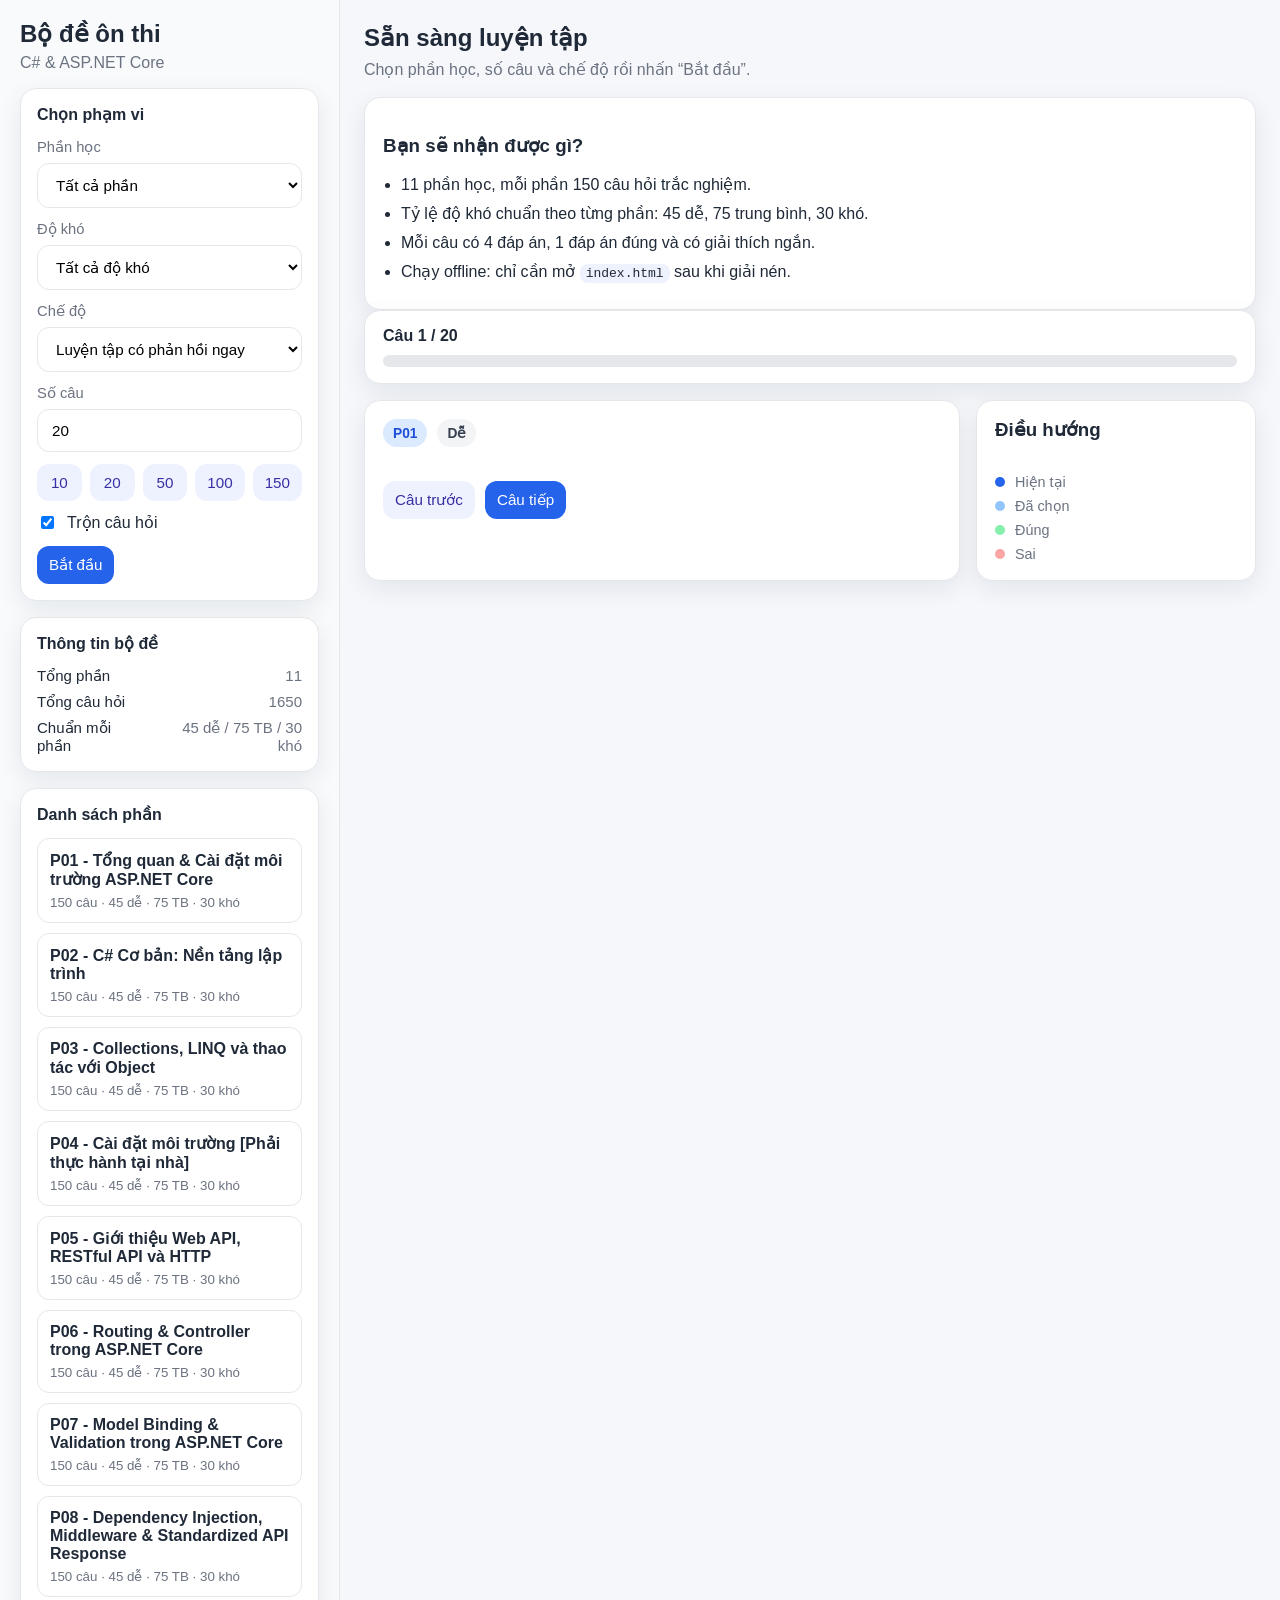
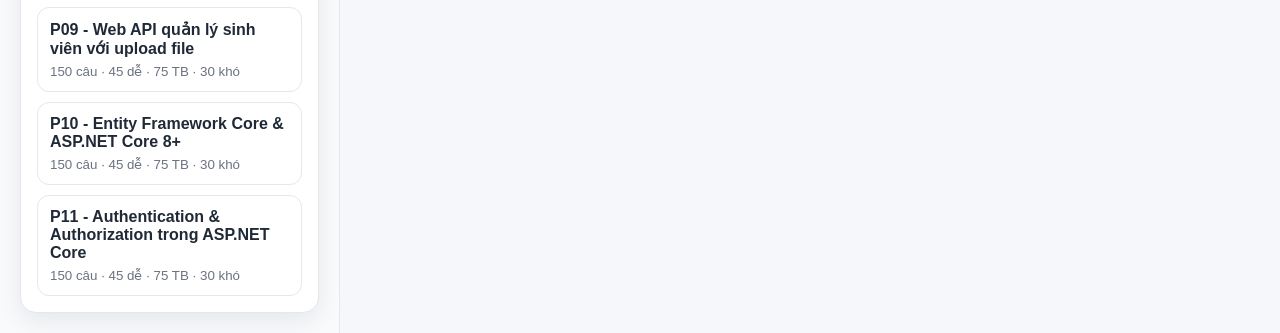
==== index.html @ 0794052c "Chuyển mã nguồn ra thư mục gốc để chạy GitHub Pages" ====
<!DOCTYPE html>
<html lang="vi">
<head>
  <meta charset="UTF-8" />
  <meta name="viewport" content="width=device-width, initial-scale=1.0" />
  <title>Bộ đề ôn thi C# & ASP.NET Core</title>
  <link rel="stylesheet" href="styles.css" />
</head>
<body>
  <div class="app-shell">
    <aside class="sidebar">
      <div class="brand">
        <h1>Bộ đề ôn thi</h1>
        <p>C# & ASP.NET Core</p>
      </div>

      <section class="panel">
        <h2>Chọn phạm vi</h2>
        <label class="field">
          <span>Phần học</span>
          <select id="sectionSelect"></select>
        </label>

        <label class="field">
          <span>Độ khó</span>
          <select id="difficultySelect">
            <option value="all">Tất cả độ khó</option>
            <option value="easy">Chỉ câu dễ</option>
            <option value="medium">Chỉ câu trung bình</option>
            <option value="hard">Chỉ câu khó</option>
          </select>
        </label>

        <label class="field">
          <span>Chế độ</span>
          <select id="modeSelect">
            <option value="practice">Luyện tập có phản hồi ngay</option>
            <option value="exam">Thi thử chấm điểm cuối bài</option>
          </select>
        </label>

        <label class="field">
          <span>Số câu</span>
          <input id="countInput" type="number" min="5" max="1650" step="1" value="20" />
        </label>

        <div class="quick-buttons" id="quickCountButtons">
          <button type="button" data-count="10">10</button>
          <button type="button" data-count="20">20</button>
          <button type="button" data-count="50">50</button>
          <button type="button" data-count="100">100</button>
          <button type="button" data-count="150">150</button>
        </div>

        <label class="checkbox-row">
          <input type="checkbox" id="shuffleQuestions" checked />
          <span>Trộn câu hỏi</span>
        </label>

        <button id="startBtn" class="primary-button">Bắt đầu</button>
      </section>

      <section class="panel">
        <h2>Thông tin bộ đề</h2>
        <div id="bankInfo" class="meta-list"></div>
      </section>

      <section class="panel">
        <h2>Danh sách phần</h2>
        <div id="sectionList" class="section-list"></div>
      </section>
    </aside>

    <main class="main-content">
      <header class="topbar">
        <div>
          <h2 id="viewTitle">Sẵn sàng luyện tập</h2>
          <p id="viewSubtitle">Chọn phần học, số câu và chế độ rồi nhấn “Bắt đầu”.</p>
        </div>
        <div class="topbar-actions">
          <button id="restartBtn" class="ghost-button" hidden>Làm lại</button>
        </div>
      </header>

      <section id="welcomeView" class="card welcome-card">
        <h3>Bạn sẽ nhận được gì?</h3>
        <ul>
          <li>11 phần học, mỗi phần 150 câu hỏi trắc nghiệm.</li>
          <li>Tỷ lệ độ khó chuẩn theo từng phần: 45 dễ, 75 trung bình, 30 khó.</li>
          <li>Mỗi câu có 4 đáp án, 1 đáp án đúng và có giải thích ngắn.</li>
          <li>Chạy offline: chỉ cần mở <code>index.html</code> sau khi giải nén.</li>
        </ul>
      </section>

      <section id="quizView" class="quiz-layout" hidden>
        <div class="card progress-card">
          <div class="progress-row">
            <div>
              <strong id="progressText">Câu 1 / 20</strong>
              <span id="progressMeta"></span>
            </div>
            <div id="answerState" class="answer-state"></div>
          </div>
          <div class="progress-bar">
            <div id="progressFill" class="progress-fill"></div>
          </div>
        </div>

        <div class="quiz-main-grid">
          <div class="card question-card">
            <div class="question-head">
              <span id="questionBadge" class="badge">P01</span>
              <span id="difficultyBadge" class="badge subtle">Dễ</span>
            </div>
            <h3 id="questionStem" class="question-stem"></h3>
            <div id="optionsContainer" class="options"></div>

            <div id="feedbackBox" class="feedback" hidden></div>

            <div class="nav-row">
              <button id="prevBtn" class="ghost-button">Câu trước</button>
              <button id="nextBtn" class="primary-button">Câu tiếp</button>
              <button id="submitBtn" class="danger-button" hidden>Nộp bài</button>
            </div>
          </div>

          <aside class="card palette-card">
            <h3>Điều hướng</h3>
            <div id="paletteGrid" class="palette-grid"></div>
            <div class="palette-legend">
              <span><i class="dot dot-current"></i> Hiện tại</span>
              <span><i class="dot dot-answered"></i> Đã chọn</span>
              <span><i class="dot dot-correct"></i> Đúng</span>
              <span><i class="dot dot-wrong"></i> Sai</span>
            </div>
          </aside>
        </div>
      </section>

      <section id="resultView" hidden>
        <div class="card result-summary">
          <h3>Kết quả</h3>
          <div id="scoreHero" class="score-hero"></div>
          <div id="resultStats" class="stats-grid"></div>
          <div class="nav-row">
            <button id="retryBtn" class="primary-button">Làm lại cùng cấu hình</button>
            <button id="reviewWrongBtn" class="ghost-button">Chỉ xem câu sai</button>
            <button id="reviewAllBtn" class="ghost-button">Xem toàn bộ</button>
          </div>
        </div>

        <div id="reviewList" class="review-list"></div>
      </section>
    </main>
  </div>

  <script src="questions.js"></script>
  <script src="app.js"></script>
</body>
</html>
---- styles.css ----
:root{
  --bg:#f5f7fb;
  --panel:#ffffff;
  --text:#1f2937;
  --muted:#6b7280;
  --border:#e5e7eb;
  --primary:#2563eb;
  --primary-strong:#1d4ed8;
  --danger:#dc2626;
  --success:#059669;
  --warning:#d97706;
  --shadow:0 8px 24px rgba(15,23,42,0.08);
  --radius:16px;
}

*{box-sizing:border-box}
html,body{margin:0;padding:0;background:var(--bg);color:var(--text);font-family:Inter,Segoe UI,Roboto,Arial,sans-serif}
body{min-height:100vh}

.app-shell{
  display:grid;
  grid-template-columns:340px 1fr;
  min-height:100vh;
}

.sidebar{
  border-right:1px solid var(--border);
  background:#f8fafc;
  padding:20px;
  overflow:auto;
}
.brand h1{
  margin:0;
  font-size:1.5rem;
}
.brand p{
  margin:6px 0 0;
  color:var(--muted);
}

.panel{
  background:var(--panel);
  border:1px solid var(--border);
  border-radius:var(--radius);
  padding:16px;
  margin-top:16px;
  box-shadow:var(--shadow);
}
.panel h2{
  margin:0 0 14px;
  font-size:1rem;
}

.field{
  display:flex;
  flex-direction:column;
  gap:8px;
  margin-bottom:12px;
}
.field span{
  font-size:0.92rem;
  color:var(--muted);
}
select,input[type="number"]{
  width:100%;
  border:1px solid var(--border);
  border-radius:12px;
  padding:12px 14px;
  font-size:0.95rem;
  background:#fff;
}
.checkbox-row{
  display:flex;
  align-items:center;
  gap:10px;
  margin:10px 0 14px;
  color:var(--text);
}
.quick-buttons{
  display:grid;
  grid-template-columns:repeat(5,1fr);
  gap:8px;
  margin-bottom:12px;
}
.quick-buttons button,
.ghost-button,
.primary-button,
.danger-button{
  border:none;
  border-radius:12px;
  padding:10px 12px;
  font-size:0.95rem;
  cursor:pointer;
  transition:transform .12s ease, box-shadow .12s ease, background .12s ease;
}
.quick-buttons button,
.ghost-button{
  background:#eef2ff;
  color:#3730a3;
}
.primary-button{
  background:var(--primary);
  color:#fff;
}
.primary-button:hover{background:var(--primary-strong)}
.danger-button{
  background:var(--danger);
  color:#fff;
}
.quick-buttons button:hover,
.ghost-button:hover,
.primary-button:hover,
.danger-button:hover{
  transform:translateY(-1px);
}
.meta-list{
  display:grid;
  gap:8px;
  font-size:0.94rem;
}
.meta-row{
  display:flex;
  justify-content:space-between;
  gap:12px;
}
.meta-row span:last-child{
  color:var(--muted);
  text-align:right;
}
.section-list{
  display:grid;
  gap:10px;
}
.section-item{
  padding:12px;
  border:1px solid var(--border);
  border-radius:12px;
  background:#fff;
}
.section-item strong{
  display:block;
  margin-bottom:6px;
}
.section-item small{
  color:var(--muted);
  display:block;
}

.main-content{
  padding:24px;
  overflow:auto;
}
.topbar{
  display:flex;
  justify-content:space-between;
  gap:20px;
  align-items:flex-start;
  margin-bottom:18px;
}
.topbar h2{
  margin:0 0 8px;
}
.topbar p{
  margin:0;
  color:var(--muted);
}

.card{
  background:var(--panel);
  border:1px solid var(--border);
  border-radius:var(--radius);
  padding:18px;
  box-shadow:var(--shadow);
}
.welcome-card ul{
  margin:12px 0 0 18px;
  padding:0;
}
.welcome-card li{
  margin-bottom:10px;
}

.quiz-layout{
  display:grid;
  gap:16px;
}
.progress-card{
  padding:16px 18px;
}
.progress-row{
  display:flex;
  justify-content:space-between;
  align-items:center;
  gap:12px;
  margin-bottom:10px;
}
#progressMeta{
  margin-left:10px;
  color:var(--muted);
  font-size:0.95rem;
}
.progress-bar{
  height:12px;
  border-radius:999px;
  background:#e5e7eb;
  overflow:hidden;
}
.progress-fill{
  height:100%;
  width:0;
  background:linear-gradient(90deg,var(--primary),#60a5fa);
  transition:width .2s ease;
}

.quiz-main-grid{
  display:grid;
  grid-template-columns:minmax(0,1fr) 280px;
  gap:16px;
}
.question-head{
  display:flex;
  gap:10px;
  margin-bottom:12px;
}
.badge{
  display:inline-flex;
  align-items:center;
  padding:6px 10px;
  border-radius:999px;
  background:#dbeafe;
  color:#1d4ed8;
  font-size:0.86rem;
  font-weight:600;
}
.badge.subtle{
  background:#f3f4f6;
  color:#374151;
}
.question-stem{
  margin:0 0 16px;
  line-height:1.55;
  font-size:1.14rem;
}
.options{
  display:grid;
  gap:10px;
}
.option-btn{
  width:100%;
  text-align:left;
  border:1px solid var(--border);
  border-radius:14px;
  padding:14px;
  background:#fff;
  cursor:pointer;
  line-height:1.45;
  font-size:0.98rem;
}
.option-btn:hover{
  border-color:#93c5fd;
  background:#f8fbff;
}
.option-btn.selected{
  border-color:var(--primary);
  background:#eff6ff;
}
.option-btn.correct{
  border-color:#86efac;
  background:#ecfdf5;
}
.option-btn.wrong{
  border-color:#fca5a5;
  background:#fef2f2;
}
.option-label{
  display:inline-flex;
  align-items:center;
  justify-content:center;
  width:26px;
  height:26px;
  border-radius:999px;
  background:#eff6ff;
  color:#1d4ed8;
  font-weight:700;
  margin-right:10px;
  flex-shrink:0;
}
.option-content{
  display:inline;
}
.feedback{
  margin-top:16px;
  padding:14px;
  border-radius:14px;
  border:1px solid var(--border);
  background:#f8fafc;
  line-height:1.5;
}
.feedback.success{
  border-color:#86efac;
  background:#ecfdf5;
}
.feedback.error{
  border-color:#fca5a5;
  background:#fef2f2;
}
.nav-row{
  display:flex;
  gap:10px;
  flex-wrap:wrap;
  margin-top:18px;
}
.palette-card h3{
  margin-top:0;
}
.palette-grid{
  display:grid;
  grid-template-columns:repeat(5,1fr);
  gap:8px;
}
.palette-btn{
  border:none;
  border-radius:10px;
  padding:10px 0;
  background:#f3f4f6;
  cursor:pointer;
  font-weight:600;
}
.palette-btn.current{outline:2px solid var(--primary)}
.palette-btn.answered{background:#dbeafe;color:#1d4ed8}
.palette-btn.correct{background:#dcfce7;color:#166534}
.palette-btn.wrong{background:#fee2e2;color:#991b1b}
.palette-legend{
  display:grid;
  gap:8px;
  margin-top:14px;
  color:var(--muted);
  font-size:0.9rem;
}
.dot{
  display:inline-block;
  width:10px;
  height:10px;
  border-radius:999px;
  margin-right:6px;
}
.dot-current{background:var(--primary)}
.dot-answered{background:#93c5fd}
.dot-correct{background:#86efac}
.dot-wrong{background:#fca5a5}

.answer-state{
  font-size:0.95rem;
  color:var(--muted);
}

.result-summary h3{
  margin-top:0;
}
.score-hero{
  display:grid;
  gap:10px;
  grid-template-columns:repeat(auto-fit,minmax(180px,1fr));
  margin:14px 0 18px;
}
.hero-item{
  padding:14px;
  border-radius:14px;
  background:#eff6ff;
}
.hero-item strong{
  display:block;
  font-size:1.6rem;
  color:#1d4ed8;
}
.stats-grid{
  display:grid;
  grid-template-columns:repeat(auto-fit,minmax(160px,1fr));
  gap:12px;
}
.stat-card{
  padding:12px;
  border:1px solid var(--border);
  border-radius:14px;
  background:#fff;
}
.stat-card span{
  display:block;
  color:var(--muted);
  margin-bottom:6px;
}
.review-list{
  display:grid;
  gap:14px;
  margin-top:16px;
}
.review-card{
  background:#fff;
  border:1px solid var(--border);
  border-radius:16px;
  padding:16px;
  box-shadow:var(--shadow);
}
.review-card h4{
  margin:0 0 10px;
}
.review-meta{
  display:flex;
  flex-wrap:wrap;
  gap:8px;
  margin-bottom:10px;
}
.review-answer{
  margin-top:12px;
  display:grid;
  gap:8px;
}
.review-answer .line{
  padding:10px 12px;
  border-radius:12px;
  background:#f8fafc;
}
.review-answer .line.correct{
  background:#ecfdf5;
  border:1px solid #86efac;
}
.review-answer .line.wrong{
  background:#fef2f2;
  border:1px solid #fca5a5;
}

code{
  background:#eef2ff;
  padding:2px 6px;
  border-radius:8px;
}

@media (max-width: 1100px){
  .app-shell{grid-template-columns:1fr}
  .sidebar{border-right:none;border-bottom:1px solid var(--border)}
  .quiz-main-grid{grid-template-columns:1fr}
}
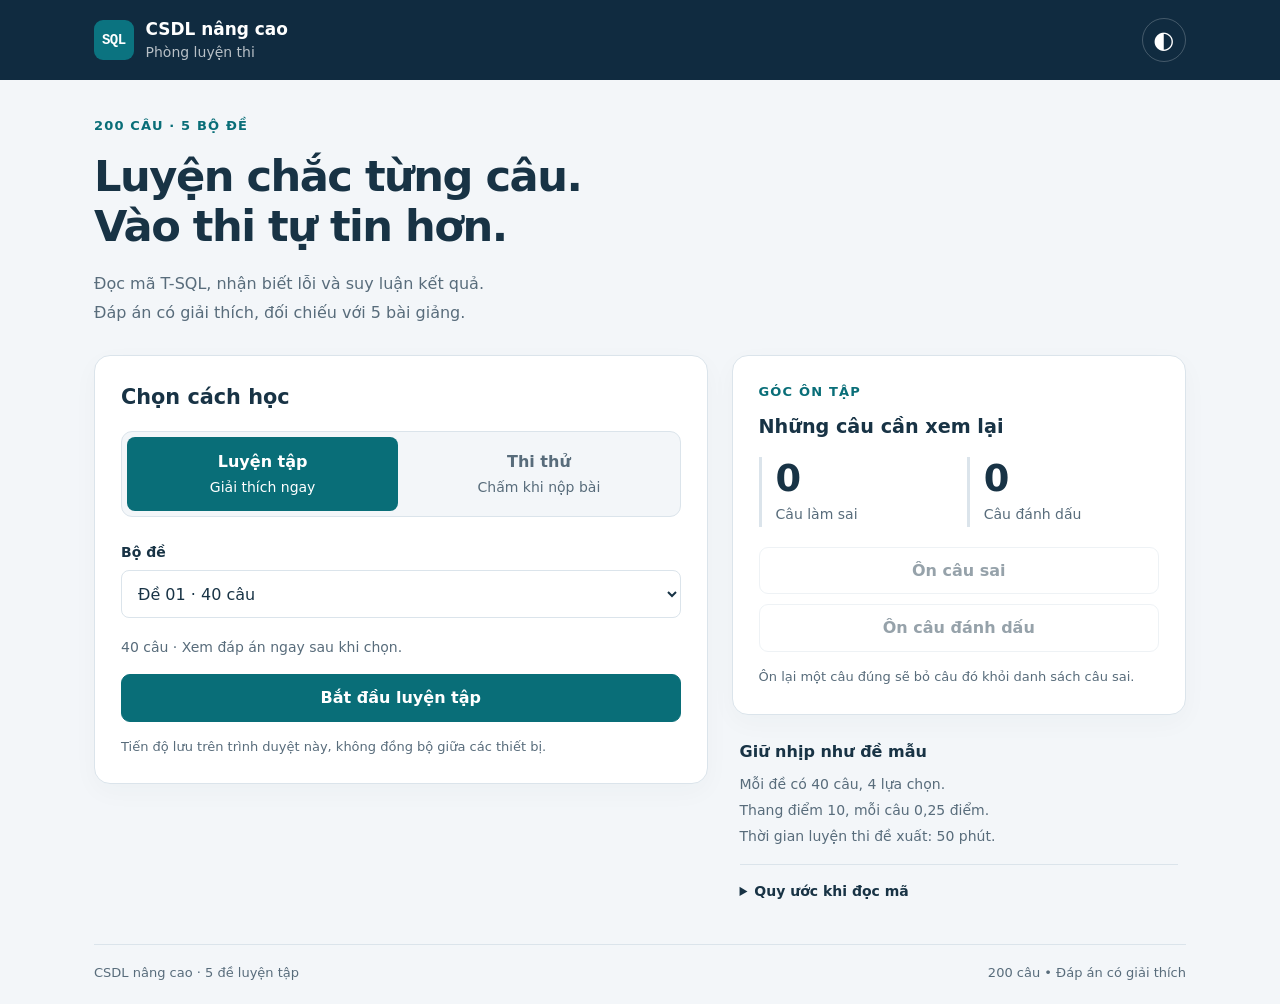
==== commit fd243bf0: "Replace old quiz site with 200-question SQL Server practice exams" ====
--- a/index.html
+++ b/index.html
@@ -1,160 +1,31 @@
-<!DOCTYPE html>
+<!doctype html>
 <html lang="vi">
 <head>
-  <meta charset="UTF-8" />
-  <meta name="viewport" content="width=device-width, initial-scale=1.0" />
-  <title>Bộ đề ôn thi C# & ASP.NET Core</title>
-  <link rel="stylesheet" href="styles.css" />
+<meta charset="utf-8"><meta name="viewport" content="width=device-width,initial-scale=1,viewport-fit=cover">
+<meta name="theme-color" content="#102b40"><meta name="description" content="Luyện thi Cơ sở dữ liệu nâng cao với 5 đề, 200 câu trắc nghiệm SQL Server. Thi thử 50 phút, chấm điểm và giải thích từng câu, dùng trên điện thoại.">
+<title>Luyện thi CSDL nâng cao · 200 câu</title><link rel="icon" href="favicon.svg" type="image/svg+xml"><link rel="stylesheet" href="style.css">
 </head>
 <body>
-  <div class="app-shell">
-    <aside class="sidebar">
-      <div class="brand">
-        <h1>Bộ đề ôn thi</h1>
-        <p>C# & ASP.NET Core</p>
-      </div>
-
-      <section class="panel">
-        <h2>Chọn phạm vi</h2>
-        <label class="field">
-          <span>Phần học</span>
-          <select id="sectionSelect"></select>
-        </label>
-
-        <label class="field">
-          <span>Độ khó</span>
-          <select id="difficultySelect">
-            <option value="all">Tất cả độ khó</option>
-            <option value="easy">Chỉ câu dễ</option>
-            <option value="medium">Chỉ câu trung bình</option>
-            <option value="hard">Chỉ câu khó</option>
-          </select>
-        </label>
-
-        <label class="field">
-          <span>Chế độ</span>
-          <select id="modeSelect">
-            <option value="practice">Luyện tập có phản hồi ngay</option>
-            <option value="exam">Thi thử chấm điểm cuối bài</option>
-          </select>
-        </label>
-
-        <label class="field">
-          <span>Số câu</span>
-          <input id="countInput" type="number" min="5" max="1650" step="1" value="20" />
-        </label>
-
-        <div class="quick-buttons" id="quickCountButtons">
-          <button type="button" data-count="10">10</button>
-          <button type="button" data-count="20">20</button>
-          <button type="button" data-count="50">50</button>
-          <button type="button" data-count="100">100</button>
-          <button type="button" data-count="150">150</button>
-        </div>
-
-        <label class="checkbox-row">
-          <input type="checkbox" id="shuffleQuestions" checked />
-          <span>Trộn câu hỏi</span>
-        </label>
-
-        <button id="startBtn" class="primary-button">Bắt đầu</button>
-      </section>
-
-      <section class="panel">
-        <h2>Thông tin bộ đề</h2>
-        <div id="bankInfo" class="meta-list"></div>
-      </section>
-
-      <section class="panel">
-        <h2>Danh sách phần</h2>
-        <div id="sectionList" class="section-list"></div>
-      </section>
-    </aside>
-
-    <main class="main-content">
-      <header class="topbar">
-        <div>
-          <h2 id="viewTitle">Sẵn sàng luyện tập</h2>
-          <p id="viewSubtitle">Chọn phần học, số câu và chế độ rồi nhấn “Bắt đầu”.</p>
-        </div>
-        <div class="topbar-actions">
-          <button id="restartBtn" class="ghost-button" hidden>Làm lại</button>
-        </div>
-      </header>
-
-      <section id="welcomeView" class="card welcome-card">
-        <h3>Bạn sẽ nhận được gì?</h3>
-        <ul>
-          <li>11 phần học, mỗi phần 150 câu hỏi trắc nghiệm.</li>
-          <li>Tỷ lệ độ khó chuẩn theo từng phần: 45 dễ, 75 trung bình, 30 khó.</li>
-          <li>Mỗi câu có 4 đáp án, 1 đáp án đúng và có giải thích ngắn.</li>
-          <li>Chạy offline: chỉ cần mở <code>index.html</code> sau khi giải nén.</li>
-        </ul>
-      </section>
-
-      <section id="quizView" class="quiz-layout" hidden>
-        <div class="card progress-card">
-          <div class="progress-row">
-            <div>
-              <strong id="progressText">Câu 1 / 20</strong>
-              <span id="progressMeta"></span>
-            </div>
-            <div id="answerState" class="answer-state"></div>
-          </div>
-          <div class="progress-bar">
-            <div id="progressFill" class="progress-fill"></div>
-          </div>
-        </div>
-
-        <div class="quiz-main-grid">
-          <div class="card question-card">
-            <div class="question-head">
-              <span id="questionBadge" class="badge">P01</span>
-              <span id="difficultyBadge" class="badge subtle">Dễ</span>
-            </div>
-            <h3 id="questionStem" class="question-stem"></h3>
-            <div id="optionsContainer" class="options"></div>
-
-            <div id="feedbackBox" class="feedback" hidden></div>
-
-            <div class="nav-row">
-              <button id="prevBtn" class="ghost-button">Câu trước</button>
-              <button id="nextBtn" class="primary-button">Câu tiếp</button>
-              <button id="submitBtn" class="danger-button" hidden>Nộp bài</button>
-            </div>
-          </div>
-
-          <aside class="card palette-card">
-            <h3>Điều hướng</h3>
-            <div id="paletteGrid" class="palette-grid"></div>
-            <div class="palette-legend">
-              <span><i class="dot dot-current"></i> Hiện tại</span>
-              <span><i class="dot dot-answered"></i> Đã chọn</span>
-              <span><i class="dot dot-correct"></i> Đúng</span>
-              <span><i class="dot dot-wrong"></i> Sai</span>
-            </div>
-          </aside>
-        </div>
-      </section>
-
-      <section id="resultView" hidden>
-        <div class="card result-summary">
-          <h3>Kết quả</h3>
-          <div id="scoreHero" class="score-hero"></div>
-          <div id="resultStats" class="stats-grid"></div>
-          <div class="nav-row">
-            <button id="retryBtn" class="primary-button">Làm lại cùng cấu hình</button>
-            <button id="reviewWrongBtn" class="ghost-button">Chỉ xem câu sai</button>
-            <button id="reviewAllBtn" class="ghost-button">Xem toàn bộ</button>
-          </div>
-        </div>
-
-        <div id="reviewList" class="review-list"></div>
-      </section>
-    </main>
-  </div>
-
-  <script src="questions.js"></script>
-  <script src="app.js"></script>
-</body>
-</html>
+<header class="top"><div class="top-inner"><a class="brand" href="#" id="brand"><span class="mark">SQL</span><span>CSDL nâng cao<small>Phòng luyện thi</small></span></a><button id="theme" class="icon-button" aria-label="Chuyển giao diện sáng tối" title="Giao diện sáng tối">◐</button></div></header>
+<main>
+<section id="setup" aria-labelledby="setup-title">
+<div class="intro"><div class="eyebrow">200 CÂU · 5 BỘ ĐỀ</div><h1 id="setup-title">Luyện chắc từng câu.<br>Vào thi tự tin hơn.</h1><p>Đọc mã T-SQL, nhận biết lỗi và suy luận kết quả.<br>Đáp án có giải thích, đối chiếu với 5 bài giảng.</p></div>
+<div class="setup-grid"><div class="panel settings"><h2>Chọn cách học</h2><div class="segmented" aria-label="Chế độ làm bài"><button id="practice-mode" class="active" aria-pressed="true">Luyện tập<small>Giải thích ngay</small></button><button id="exam-mode" aria-pressed="false">Thi thử<small>Chấm khi nộp bài</small></button></div>
+<div class="field"><label for="set">Bộ đề</label><select id="set"><option value="0">Đề 01 · 40 câu</option><option value="1">Đề 02 · 40 câu</option><option value="2">Đề 03 · 40 câu</option><option value="3">Đề 04 · 40 câu</option><option value="4">Đề 05 · 40 câu</option><option value="random">Ngẫu nhiên từ 200 câu</option></select></div>
+<div id="random-settings" hidden><div class="field"><label for="chapter">Phạm vi kiến thức</label><select id="chapter"><option value="all">Tất cả 5 bài</option><option value="1">Bài 1 · Nền tảng CSDL</option><option value="2">Bài 2 · Kiểu dữ liệu & T-SQL</option><option value="3">Bài 3 · Hàm thư viện & mã kịch bản</option><option value="4">Bài 4 · Thủ tục & giao dịch</option><option value="5">Bài 5 · Hàm, view & trigger</option></select></div><div class="field"><label for="count">Số câu</label><select id="count"><option value="40">40 câu</option><option value="20">20 câu</option><option value="10">10 câu</option><option value="all">Toàn bộ câu phù hợp</option></select></div></div>
+<div class="field" id="time-field" hidden><label for="duration">Thời gian thi thử</label><select id="duration"><option value="auto">Theo số câu · 75 giây/câu</option><option value="50">50 phút</option><option value="30">30 phút</option><option value="none">Không giới hạn</option></select></div>
+<p class="setting-hint" id="setting-hint">40 câu · Xem đáp án ngay sau khi chọn.</p><button class="button primary full" id="start">Bắt đầu luyện tập</button><button class="button full resume" id="resume" hidden>Tiếp tục bài đang làm</button><p class="local-note">Tiến độ lưu trên trình duyệt này, không đồng bộ giữa các thiết bị.</p></div>
+<aside class="study-side"><div class="panel"><div class="eyebrow">GÓC ÔN TẬP</div><h2>Những câu cần xem lại</h2><div class="study-numbers"><div><strong id="wrong-count">0</strong><span>Câu làm sai</span></div><div><strong id="flag-count">0</strong><span>Câu đánh dấu</span></div></div><button class="button full" id="study-wrong">Ôn câu sai</button><button class="button full" id="study-flagged">Ôn câu đánh dấu</button><p class="local-note">Ôn lại một câu đúng sẽ bỏ câu đó khỏi danh sách câu sai.</p></div><div class="quick-note"><h3>Giữ nhịp như đề mẫu</h3><p>Mỗi đề có 40 câu, 4 lựa chọn.<br>Thang điểm 10, mỗi câu 0,25 điểm.<br>Thời gian luyện thi đề xuất: 50 phút.</p><details><summary>Quy ước khi đọc mã</summary><p>Các câu độc lập, dùng SQL Server/T-SQL và GO trong SSMS. Không có giao dịch mở sẵn, trigger hay ràng buộc ngoài những gì câu hỏi nêu. Chuỗi ASCII dùng mã hóa không UTF-8. Không suy luận thứ tự hàng khi thiếu ORDER BY.</p></details></div></aside></div>
+</section>
+<section id="quiz" hidden aria-labelledby="quiz-title">
+<div class="quiz-heading"><div><button class="text-button" id="back-setup">Chọn bộ đề</button><h1 id="quiz-title">Đề 01</h1></div><div class="timer" id="timer" hidden role="timer" aria-label="Thời gian còn lại">50:00</div></div>
+<div id="results" class="results" hidden aria-live="polite"></div>
+<div class="quiz-layout"><div><article class="panel question-panel"><div class="question-meta"><span class="eyebrow" id="question-position">CÂU 01 / 40</span><button id="flag" class="flag" aria-pressed="false">☆ Đánh dấu</button></div><span class="topic" id="topic"></span><h2 id="question-stem"></h2><pre id="code" hidden><code id="question-code"></code></pre><div class="options" id="options" role="group" aria-label="Chọn một đáp án"></div><div class="feedback" id="feedback" hidden aria-live="polite"></div><div class="question-nav"><button class="button" id="prev">Câu trước</button><span id="answered-small"></span><button class="button primary" id="next">Câu tiếp</button></div></article><p class="small-note">Chọn số câu để chuyển nhanh. Với thi thử, đáp án chỉ hiện sau khi nộp bài.</p></div>
+<aside class="panel palette-panel"><div class="palette-heading"><h2>Danh sách câu</h2><strong id="answered">0/40</strong></div><div class="progress" aria-label="Tiến độ"><div id="progress-fill"></div></div><div class="legend"><span><i class="dot done"></i>Đã làm</span><span><i class="dot flagged"></i>Đánh dấu</span></div><div class="palette" id="palette"></div><button class="button primary full" id="submit">Nộp bài</button><button class="button full" id="restart" hidden>Làm lại bộ câu này</button></aside></div>
+</section>
+<footer><span>CSDL nâng cao · 5 đề luyện tập</span><span>200 câu • Đáp án có giải thích</span></footer>
+</main>
+<dialog id="confirm"><div class="dialog-inner"><h2 id="confirm-title">Nộp bài?</h2><p id="confirm-body"></p><div class="dialog-actions"><button class="button" id="cancel">Quay lại</button><button class="button primary" id="confirm-ok">Nộp bài</button></div></div></dialog>
+<div class="toast" id="toast" role="status" hidden></div>
+<script src="data.js"></script><script src="app.js"></script>
+</body></html>
--- a/style.css
+++ b/style.css
@@ -0,0 +1,8 @@
+:root{--bg:#f3f6f9;--surface:#fff;--ink:#183345;--muted:#586c7b;--line:#dbe4eb;--accent:#096e78;--accent-soft:#e8f5f5;--code:#102b40;--correct:#147348;--wrong:#b32938;--shadow:0 8px 26px #17354b08;color-scheme:light;font-family:system-ui,-apple-system,BlinkMacSystemFont,"Segoe UI",sans-serif;font-size:16px}
+*{box-sizing:border-box}body{margin:0;background:var(--bg);color:var(--ink);line-height:1.6}button,select{font:inherit}button,a,select,summary{-webkit-tap-highlight-color:transparent}button{cursor:pointer}button:disabled{opacity:.45;cursor:default}button:focus-visible,a:focus-visible,select:focus-visible,summary:focus-visible{outline:3px solid #d99224;outline-offset:3px}[hidden]{display:none!important}h1,h2,h3,p{margin-top:0}h1{font-size:2.7rem;line-height:1.17;letter-spacing:-.035em;margin-bottom:18px}h2{font-size:1.2rem;line-height:1.45;margin-bottom:18px}h3{font-size:1rem;margin-bottom:8px}p{margin-bottom:14px}.top{background:#102b40;color:white}.top-inner{max-width:1140px;margin:auto;padding:18px 24px;display:flex;align-items:center;justify-content:space-between}.brand{display:flex;align-items:center;gap:12px;text-decoration:none;color:white;font-weight:700;line-height:1.2;font-size:1.06rem}.brand small{display:block;font-weight:400;opacity:.7;font-size:.875rem;margin-top:5px}.mark{font-family:ui-monospace,monospace;background:#0b7380;color:white;padding:12px 8px;border-radius:9px;font-size:.875rem;letter-spacing:-.04em}.icon-button{width:44px;height:44px;border:1px solid #ffffff38;background:transparent;color:white;border-radius:50%;font-size:1.5rem}main{max-width:1140px;padding:32px 24px 20px;margin:auto}.eyebrow{color:var(--accent);font-size:.8125rem;font-weight:800;letter-spacing:.09em}.intro{margin:4px 0 28px}.intro .eyebrow{margin-bottom:14px}.intro p{color:var(--muted);font-size:1rem;line-height:1.8;margin-bottom:0}.setup-grid{display:grid;grid-template-columns:minmax(0,1.35fr) minmax(0,1fr);gap:24px;align-items:start}.panel{background:var(--surface);border:1px solid var(--line);border-radius:16px;padding:26px;box-shadow:var(--shadow)}.settings h2{font-size:1.3rem}.segmented{display:grid;grid-template-columns:1fr 1fr;padding:5px;background:var(--bg);border:1px solid var(--line);border-radius:11px;margin-bottom:24px;gap:5px}.segmented button{padding:12px 8px;background:transparent;border:0;border-radius:8px;color:var(--muted);font-weight:700}.segmented small{display:block;font-size:.875rem;font-weight:400;margin-top:2px}.segmented button.active{background:var(--accent);color:white}.field{margin-bottom:18px}.field label{display:block;font-size:.875rem;font-weight:700;margin-bottom:7px}select{width:100%;padding:12px;border-radius:8px;border:1px solid var(--line);background:var(--surface);color:var(--ink);min-height:48px}.button{min-height:46px;border:1px solid var(--line);border-radius:9px;padding:10px 18px;background:var(--surface);font-weight:650;color:var(--ink);transition:background .12s,transform .12s}.button:hover:not(:disabled){background:var(--accent-soft);border-color:var(--accent)}.button:active:not(:disabled){transform:translateY(1px)}.button.primary{background:var(--accent);border-color:var(--accent);color:white}.button.primary:hover:not(:disabled){filter:brightness(1.08);background:var(--accent)}.full{width:100%}.resume{margin-top:10px;background:var(--accent-soft);color:var(--accent);border-color:var(--accent)}.setting-hint{font-size:.875rem;color:var(--muted);min-height:1.5rem}.local-note{font-size:.8125rem;color:var(--muted);margin:14px 0 0;line-height:1.65}.study-side>.panel{margin-bottom:20px}.study-side h2{margin:10px 0 16px}.study-numbers{display:grid;grid-template-columns:1fr 1fr;gap:16px;margin-bottom:20px}.study-numbers>div{border-left:3px solid var(--line);padding-left:14px}.study-numbers strong{font-size:2.3rem;line-height:1.2;display:block}.study-numbers span{font-size:.875rem;color:var(--muted)}.study-side .button+.button{margin-top:10px}.quick-note{padding:4px 8px}.quick-note p{font-size:.875rem;color:var(--muted);line-height:1.85}details{border-top:1px solid var(--line);padding-top:15px}summary{font-size:.875rem;font-weight:650;cursor:pointer}details p{margin:12px 0 0}.quiz-heading{display:flex;align-items:center;justify-content:space-between;margin-bottom:22px;gap:15px}.quiz-heading h1{font-size:1.8rem;margin:5px 0 0}.text-button{background:none;border:0;padding:0;color:var(--muted);font-size:.875rem;text-decoration:underline;text-underline-offset:4px;min-height:28px}.timer{font-family:ui-monospace,monospace;font-size:1.65rem;font-weight:700;padding:10px 16px;background:var(--surface);border:1px solid var(--line);border-radius:10px;font-variant-numeric:tabular-nums}.timer.warning{color:var(--wrong);border-color:var(--wrong)}.quiz-layout{display:grid;grid-template-columns:minmax(0,1fr) 280px;gap:24px;align-items:start}.question-panel{padding:26px}.question-meta{display:flex;justify-content:space-between;align-items:center;gap:10px;margin-bottom:15px}.flag{color:var(--muted);border:1px solid var(--line);background:var(--surface);padding:7px 10px;border-radius:7px;font-size:.875rem;min-height:40px}.flag.on{color:#986200;background:#fff5dc;border-color:#e9ce8b}.topic{display:inline-block;background:var(--accent-soft);color:var(--accent);border-radius:5px;font-size:.8125rem;padding:2px 8px;margin-bottom:10px}.question-panel h2{font-size:1.12rem;font-weight:650;line-height:1.65;white-space:pre-wrap;overflow-wrap:anywhere}pre{background:var(--code);color:#e5eff7;border-radius:10px;padding:18px;margin:4px 0 22px;overflow-x:auto;tab-size:2;-webkit-overflow-scrolling:touch}code{font-family:Consolas,"SFMono-Regular",ui-monospace,monospace;font-size:.875rem;line-height:1.8;letter-spacing:0}.options{display:grid;gap:10px}.option{display:flex;gap:12px;align-items:flex-start;width:100%;text-align:left;padding:13px;background:var(--surface);border:1px solid var(--line);border-radius:9px;color:var(--ink);font-weight:400;line-height:1.6;min-height:52px;overflow-wrap:anywhere}.option:disabled{opacity:1;cursor:default}.option-letter{flex:none;border:1px solid var(--line);border-radius:6px;width:28px;height:28px;display:grid;place-items:center;font-size:.875rem;font-weight:750}.option:hover:not(:disabled){border-color:var(--accent);background:var(--accent-soft)}.option.selected{border:2px solid var(--accent);padding:12px;background:var(--accent-soft)}.option.selected .option-letter{background:var(--accent);border-color:var(--accent);color:white}.option.correct{border-color:var(--correct);background:#edf9f2;color:#165437}.option.wrong{border-color:var(--wrong);background:#fff0f1;color:#852333}.option.correct .option-letter{background:var(--correct);color:white;border-color:var(--correct)}.option.wrong .option-letter{background:var(--wrong);color:white;border-color:var(--wrong)}.feedback{border-left:3px solid var(--accent);padding:14px 16px;background:var(--accent-soft);border-radius:0 8px 8px 0;margin-top:20px}.feedback strong{display:block;margin-bottom:7px}.feedback p{margin-bottom:7px}.feedback small{display:block;color:var(--muted);font-size:.8125rem}.question-nav{display:flex;align-items:center;justify-content:space-between;gap:10px;padding-top:24px;margin-top:22px;border-top:1px solid var(--line)}#answered-small{font-size:.8125rem;color:var(--muted)}.small-note{color:var(--muted);font-size:.8125rem;padding:12px 2px}.palette-panel{padding:22px;position:sticky;top:20px}.palette-heading{display:flex;justify-content:space-between;align-items:center}.palette-heading h2{font-size:1rem;margin:0}.palette-heading strong{font-size:.875rem;color:var(--accent)}.progress{background:var(--bg);height:5px;border-radius:8px;margin:15px 0}#progress-fill{height:100%;width:0;background:var(--accent);border-radius:8px;transition:width .2s}.legend{display:flex;gap:14px;font-size:.75rem;color:var(--muted);margin-bottom:16px}.dot{display:inline-block;width:9px;height:9px;border-radius:3px;margin-right:5px}.dot.done{background:var(--accent)}.dot.flagged{background:#d69a28}.palette{display:grid;grid-template-columns:repeat(5,minmax(0,1fr));gap:7px;margin-bottom:22px}.palette button{position:relative;min-height:38px;border:1px solid var(--line);border-radius:7px;background:var(--surface);color:var(--muted);font-size:.875rem;font-weight:600}.palette button.answered{background:var(--accent-soft);color:var(--accent);border-color:var(--accent)}.palette button.current{outline:2px solid var(--ink);outline-offset:2px}.palette button.flagged:after{content:'';position:absolute;top:3px;right:3px;width:5px;height:5px;border-radius:50%;background:#d69a28}.palette button.right{background:#e7f5ed;color:var(--correct);border-color:var(--correct)}.palette button.incorrect{background:#fff0f1;color:var(--wrong);border-color:var(--wrong)}.results{display:flex;align-items:center;gap:24px;flex-wrap:wrap;background:var(--code);color:white;border-radius:14px;padding:22px 26px;margin-bottom:24px}.score{font-size:2.7rem;font-weight:750;line-height:1}.score small{font-size:1rem;color:#b9cedc}.result-detail{font-size:.875rem;line-height:1.8}.result-title{font-weight:700;font-size:1rem}.result-actions{margin-left:auto;display:flex;gap:8px;flex-wrap:wrap}.results .button{background:#ffffff12;color:white;border-color:#ffffff55}.results .button:hover{background:#ffffff24}footer{display:flex;justify-content:space-between;gap:12px;margin-top:38px;border-top:1px solid var(--line);padding-top:18px;color:var(--muted);font-size:.8125rem}dialog{background:var(--surface);color:var(--ink);border:1px solid var(--line);border-radius:16px;padding:0;width:min(450px,calc(100% - 32px));box-shadow:0 20px 80px #0003}dialog::backdrop{background:#102b4090;backdrop-filter:blur(3px)}.dialog-inner{padding:26px}.dialog-inner h2{margin-bottom:12px}.dialog-inner p{color:var(--muted)}.dialog-actions{display:flex;justify-content:flex-end;gap:10px;margin-top:22px}.toast{position:fixed;left:50%;bottom:24px;transform:translateX(-50%);padding:12px 20px;background:var(--ink);color:var(--surface);border-radius:10px;font-size:.875rem;max-width:calc(100% - 32px);z-index:20;box-shadow:0 8px 30px #0002}
+body.dark{--bg:#101d29;--surface:#182b3b;--ink:#e4edf4;--muted:#afbdc9;--line:#344958;--accent:#36bcc3;--accent-soft:#153f47;--code:#0b1724;--shadow:none;color-scheme:dark}body.dark .primary{color:#062d32}body.dark .option.correct{background:#143b2c;color:#b5efd1}body.dark .option.wrong{background:#472330;color:#ffcbd3}body.dark .palette button.right{background:#143b2c;color:#b5efd1}body.dark .palette button.incorrect{background:#472330;color:#ffcbd3}body.dark .flag.on{background:#473b21;color:#f8d99c}
+@media(max-width:850px){.quiz-layout{grid-template-columns:minmax(0,1fr) 230px;gap:16px}.palette-panel{padding:16px}.palette{gap:6px}.question-panel{padding:22px}.setup-grid{gap:18px}}
+@media(max-width:680px){main{padding:24px 16px 20px}.top-inner{padding:14px 16px}.intro{margin-top:0;margin-bottom:22px}.intro h1{font-size:2rem}.intro p{font-size:.9375rem}.setup-grid,.quiz-layout{grid-template-columns:1fr}.panel{padding:20px;border-radius:12px}.study-side{margin-top:0}.quiz-heading{margin-bottom:18px}.quiz-heading h1{font-size:1.4rem}.timer{font-size:1.3rem;padding:8px 12px}.question-panel h2{font-size:1.05rem}.question-panel{padding:18px}.question-meta{margin-bottom:12px}.question-meta .eyebrow{font-size:.75rem;letter-spacing:.06em}pre{margin-left:0;margin-right:0;padding:14px}code{font-size:.8125rem}.option{padding:12px;gap:10px}.option.selected{padding:11px}.question-nav{gap:8px;padding-top:18px;margin-top:18px}.question-nav .button{padding:10px 13px;font-size:.875rem}#answered-small{font-size:.75rem}.palette-panel{position:static;padding:20px}.palette{grid-template-columns:repeat(8,minmax(0,1fr));gap:8px}.palette button{min-height:38px}.legend{font-size:.8125rem}.results{padding:20px;gap:15px}.result-actions{width:100%;margin-left:0}.results .button{flex:1;padding:10px}.score{font-size:2.4rem}footer{flex-direction:column;gap:4px;margin-top:28px}.flag{font-size:.8125rem}.small-note{margin-bottom:0}}
+@media(prefers-reduced-motion:reduce){*{scroll-behavior:auto!important;transition:none!important}}
+/* Allow long SQL lines to scroll inside the code block on narrow screens. */
+.setup-grid>*,.quiz-layout>*,.question-panel,.options,.option{min-width:0}pre{max-width:100%}.option>span:last-child{min-width:0}#question-stem:focus{outline:none}@media(max-width:680px){.setup-grid,.quiz-layout{grid-template-columns:minmax(0,1fr)}}
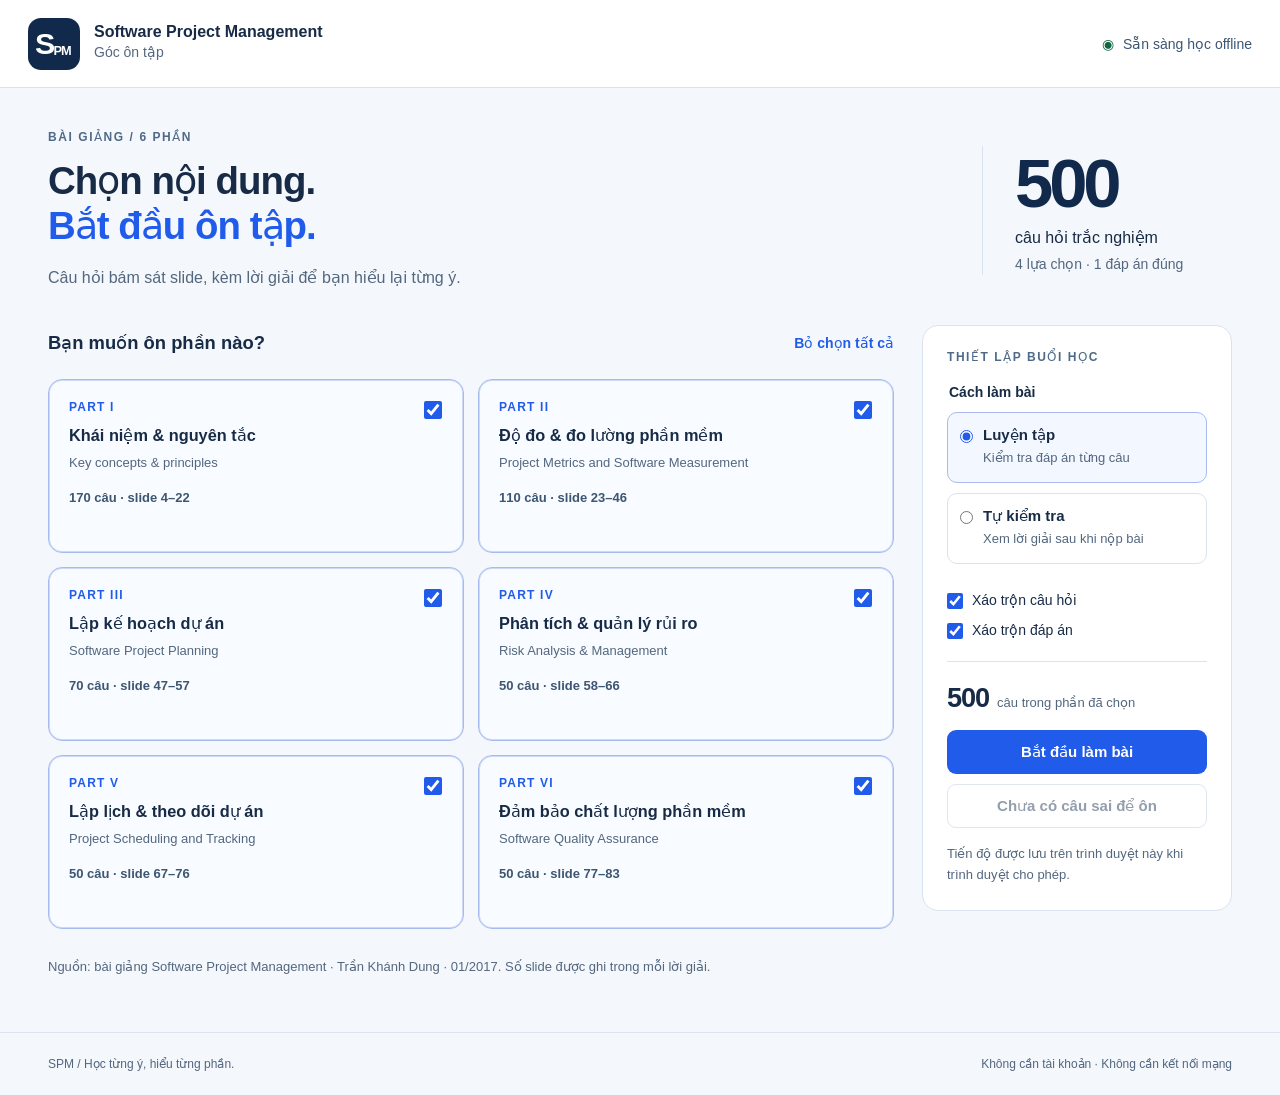
==== commit c3858914: "Replace old quiz with offline Software Project Management study website and 500 slide-based question" ====
--- a/index.html
+++ b/index.html
@@ -1,31 +1,36 @@
 <!doctype html>
 <html lang="vi">
 <head>
-<meta charset="utf-8"><meta name="viewport" content="width=device-width,initial-scale=1,viewport-fit=cover">
-<meta name="theme-color" content="#102b40"><meta name="description" content="Luyện thi Cơ sở dữ liệu nâng cao với 5 đề, 200 câu trắc nghiệm SQL Server. Thi thử 50 phút, chấm điểm và giải thích từng câu, dùng trên điện thoại.">
-<title>Luyện thi CSDL nâng cao · 200 câu</title><link rel="icon" href="favicon.svg" type="image/svg+xml"><link rel="stylesheet" href="style.css">
+ <meta charset="utf-8"><meta name="viewport" content="width=device-width,initial-scale=1">
+ <meta name="description" content="Ôn tập Software Project Management theo 6 phần trong slide bài giảng, có giải thích và nguồn slide. Hoạt động offline.">
+ <title>SPM · Ôn tập Software Project Management</title>
+ <link rel="icon" href="favicon.svg" type="image/svg+xml"><link rel="stylesheet" href="style.css">
+ <script defer src="data.js"></script><script defer src="core.js"></script><script defer src="app.js"></script>
 </head>
 <body>
-<header class="top"><div class="top-inner"><a class="brand" href="#" id="brand"><span class="mark">SQL</span><span>CSDL nâng cao<small>Phòng luyện thi</small></span></a><button id="theme" class="icon-button" aria-label="Chuyển giao diện sáng tối" title="Giao diện sáng tối">◐</button></div></header>
-<main>
-<section id="setup" aria-labelledby="setup-title">
-<div class="intro"><div class="eyebrow">200 CÂU · 5 BỘ ĐỀ</div><h1 id="setup-title">Luyện chắc từng câu.<br>Vào thi tự tin hơn.</h1><p>Đọc mã T-SQL, nhận biết lỗi và suy luận kết quả.<br>Đáp án có giải thích, đối chiếu với 5 bài giảng.</p></div>
-<div class="setup-grid"><div class="panel settings"><h2>Chọn cách học</h2><div class="segmented" aria-label="Chế độ làm bài"><button id="practice-mode" class="active" aria-pressed="true">Luyện tập<small>Giải thích ngay</small></button><button id="exam-mode" aria-pressed="false">Thi thử<small>Chấm khi nộp bài</small></button></div>
-<div class="field"><label for="set">Bộ đề</label><select id="set"><option value="0">Đề 01 · 40 câu</option><option value="1">Đề 02 · 40 câu</option><option value="2">Đề 03 · 40 câu</option><option value="3">Đề 04 · 40 câu</option><option value="4">Đề 05 · 40 câu</option><option value="random">Ngẫu nhiên từ 200 câu</option></select></div>
-<div id="random-settings" hidden><div class="field"><label for="chapter">Phạm vi kiến thức</label><select id="chapter"><option value="all">Tất cả 5 bài</option><option value="1">Bài 1 · Nền tảng CSDL</option><option value="2">Bài 2 · Kiểu dữ liệu & T-SQL</option><option value="3">Bài 3 · Hàm thư viện & mã kịch bản</option><option value="4">Bài 4 · Thủ tục & giao dịch</option><option value="5">Bài 5 · Hàm, view & trigger</option></select></div><div class="field"><label for="count">Số câu</label><select id="count"><option value="40">40 câu</option><option value="20">20 câu</option><option value="10">10 câu</option><option value="all">Toàn bộ câu phù hợp</option></select></div></div>
-<div class="field" id="time-field" hidden><label for="duration">Thời gian thi thử</label><select id="duration"><option value="auto">Theo số câu · 75 giây/câu</option><option value="50">50 phút</option><option value="30">30 phút</option><option value="none">Không giới hạn</option></select></div>
-<p class="setting-hint" id="setting-hint">40 câu · Xem đáp án ngay sau khi chọn.</p><button class="button primary full" id="start">Bắt đầu luyện tập</button><button class="button full resume" id="resume" hidden>Tiếp tục bài đang làm</button><p class="local-note">Tiến độ lưu trên trình duyệt này, không đồng bộ giữa các thiết bị.</p></div>
-<aside class="study-side"><div class="panel"><div class="eyebrow">GÓC ÔN TẬP</div><h2>Những câu cần xem lại</h2><div class="study-numbers"><div><strong id="wrong-count">0</strong><span>Câu làm sai</span></div><div><strong id="flag-count">0</strong><span>Câu đánh dấu</span></div></div><button class="button full" id="study-wrong">Ôn câu sai</button><button class="button full" id="study-flagged">Ôn câu đánh dấu</button><p class="local-note">Ôn lại một câu đúng sẽ bỏ câu đó khỏi danh sách câu sai.</p></div><div class="quick-note"><h3>Giữ nhịp như đề mẫu</h3><p>Mỗi đề có 40 câu, 4 lựa chọn.<br>Thang điểm 10, mỗi câu 0,25 điểm.<br>Thời gian luyện thi đề xuất: 50 phút.</p><details><summary>Quy ước khi đọc mã</summary><p>Các câu độc lập, dùng SQL Server/T-SQL và GO trong SSMS. Không có giao dịch mở sẵn, trigger hay ràng buộc ngoài những gì câu hỏi nêu. Chuỗi ASCII dùng mã hóa không UTF-8. Không suy luận thứ tự hàng khi thiếu ORDER BY.</p></details></div></aside></div>
-</section>
-<section id="quiz" hidden aria-labelledby="quiz-title">
-<div class="quiz-heading"><div><button class="text-button" id="back-setup">Chọn bộ đề</button><h1 id="quiz-title">Đề 01</h1></div><div class="timer" id="timer" hidden role="timer" aria-label="Thời gian còn lại">50:00</div></div>
-<div id="results" class="results" hidden aria-live="polite"></div>
-<div class="quiz-layout"><div><article class="panel question-panel"><div class="question-meta"><span class="eyebrow" id="question-position">CÂU 01 / 40</span><button id="flag" class="flag" aria-pressed="false">☆ Đánh dấu</button></div><span class="topic" id="topic"></span><h2 id="question-stem"></h2><pre id="code" hidden><code id="question-code"></code></pre><div class="options" id="options" role="group" aria-label="Chọn một đáp án"></div><div class="feedback" id="feedback" hidden aria-live="polite"></div><div class="question-nav"><button class="button" id="prev">Câu trước</button><span id="answered-small"></span><button class="button primary" id="next">Câu tiếp</button></div></article><p class="small-note">Chọn số câu để chuyển nhanh. Với thi thử, đáp án chỉ hiện sau khi nộp bài.</p></div>
-<aside class="panel palette-panel"><div class="palette-heading"><h2>Danh sách câu</h2><strong id="answered">0/40</strong></div><div class="progress" aria-label="Tiến độ"><div id="progress-fill"></div></div><div class="legend"><span><i class="dot done"></i>Đã làm</span><span><i class="dot flagged"></i>Đánh dấu</span></div><div class="palette" id="palette"></div><button class="button primary full" id="submit">Nộp bài</button><button class="button full" id="restart" hidden>Làm lại bộ câu này</button></aside></div>
-</section>
-<footer><span>CSDL nâng cao · 5 đề luyện tập</span><span>200 câu • Đáp án có giải thích</span></footer>
-</main>
-<dialog id="confirm"><div class="dialog-inner"><h2 id="confirm-title">Nộp bài?</h2><p id="confirm-body"></p><div class="dialog-actions"><button class="button" id="cancel">Quay lại</button><button class="button primary" id="confirm-ok">Nộp bài</button></div></div></dialog>
-<div class="toast" id="toast" role="status" hidden></div>
-<script src="data.js"></script><script src="app.js"></script>
-</body></html>
+ <a href="#main" class="skip">Đến nội dung chính</a>
+ <header class="topbar"><a class="brand" href="index.html" aria-label="Trang ôn tập SPM"><span class="brand-icon">S<span>PM</span></span><span>Software Project Management<small>Góc ôn tập</small></span></a><span class="offline"><span aria-hidden="true">◉</span> Sẵn sàng học offline</span></header>
+ <main id="main" tabindex="-1">
+  <section id="home" class="home">
+   <div class="intro"><div><p class="eyebrow">BÀI GIẢNG / 6 PHẦN</p><h1 id="home-title" tabindex="-1">Chọn nội dung.<br><span>Bắt đầu ôn tập.</span></h1><p class="lead">Câu hỏi bám sát slide, kèm lời giải để bạn hiểu lại từng ý.</p></div><div class="bank-stat"><strong id="bank-total">—</strong><span>câu hỏi trắc nghiệm</span><small>4 lựa chọn · 1 đáp án đúng</small></div></div>
+   <div id="resume-box" class="resume" hidden><span id="resume-text"></span><button id="resume" class="secondary">Tiếp tục bài đã lưu</button></div>
+   <div class="home-grid">
+    <section class="chapter-section" aria-labelledby="chapter-heading"><div class="section-title"><h2 id="chapter-heading">Bạn muốn ôn phần nào?</h2><button id="select-all" class="text-button">Chọn tất cả</button></div><div id="chapters" class="chapters"></div></section>
+    <aside class="setup"><p class="eyebrow">THIẾT LẬP BUỔI HỌC</p><fieldset class="modes"><legend>Cách làm bài</legend><label><input type="radio" name="mode" value="practice" checked><span><strong>Luyện tập</strong><small>Kiểm tra đáp án từng câu</small></span></label><label><input type="radio" name="mode" value="exam"><span><strong>Tự kiểm tra</strong><small>Xem lời giải sau khi nộp bài</small></span></label></fieldset><div class="settings"><label><input id="shuffle-questions" type="checkbox" checked> Xáo trộn câu hỏi</label><label><input id="shuffle-options" type="checkbox" checked> Xáo trộn đáp án</label></div><div class="selection-summary"><strong id="selected-count">—</strong><span>câu trong phần đã chọn</span></div><button id="start" class="primary full">Bắt đầu làm bài</button><button id="home-retry" class="secondary full" disabled>Làm lại câu sai</button><p class="note">Tiến độ được lưu trên trình duyệt này khi trình duyệt cho phép.</p></aside>
+   </div>
+   <p class="source-note">Nguồn: bài giảng Software Project Management · Trần Khánh Dung · 01/2017. Số slide được ghi trong mỗi lời giải.</p>
+  </section>
+  <section id="quiz" class="quiz" hidden>
+   <div class="quiz-top"><button id="back-home" class="text-button">Về chọn chương</button><span id="mode-label" class="pill"></span></div>
+   <div class="quiz-layout"><article class="question-panel"><div class="question-meta"><span id="question-part"></span><span id="question-number"></span></div><h1 id="question-title" tabindex="-1"></h1><fieldset id="answer-field"><legend class="sr-only">Chọn một đáp án</legend><div id="options" class="options"></div></fieldset><div id="explanation" class="explanation" hidden aria-live="polite"></div><div class="question-actions"><button id="check" class="primary">Kiểm tra đáp án</button><span id="question-status" class="note" role="status"></span></div><div class="navigation"><button id="prev" class="secondary">Câu trước</button><button id="next" class="secondary">Câu tiếp</button></div></article>
+    <aside class="question-sidebar"><div class="progress-head"><h2>Tiến độ</h2><strong id="progress-label"></strong></div><progress id="progress" max="100" value="0"></progress><p id="progress-detail" class="note"></p><button id="submit" class="primary full">Nộp bài & chấm điểm</button><details class="question-map" open><summary>Danh sách câu hỏi</summary><div class="legend"><span>○ Chưa làm</span><span>● Đã chọn</span></div><div id="question-grid" class="question-grid"></div></details></aside>
+   </div>
+  </section>
+  <section id="results" class="results" hidden aria-labelledby="results-title"><p class="eyebrow">KẾT QUẢ BUỔI HỌC</p><h1 id="results-title" tabindex="-1">Bạn đã hoàn thành bài.</h1><div class="result-score"><strong id="score-percent"></strong><span id="score-fraction"></span></div><div class="result-counts"><div><strong id="correct-count"></strong><span>Câu đúng</span></div><div><strong id="wrong-count"></strong><span>Câu sai</span></div><div><strong id="unanswered-count"></strong><span>Chưa trả lời</span></div></div><p class="note">Điểm tính trên toàn bộ câu trong bài, gồm cả câu chưa trả lời.</p><div id="part-results" class="part-results"></div><div class="result-actions"><button id="review" class="primary">Xem đáp án & lời giải</button><button id="retry" class="secondary">Làm lại câu sai</button><button id="new-session" class="text-button">Chọn bài mới</button></div></section>
+ </main>
+ <footer><span>SPM / Học từng ý, hiểu từng phần.</span><span>Không cần tài khoản · Không cần kết nối mạng</span></footer>
+ <div id="toast" class="toast" role="status" aria-live="polite" hidden></div>
+ <dialog id="finish-dialog"><form method="dialog"><h2>Nộp bài và chấm điểm?</h2><p id="finish-message"></p><div class="dialog-actions"><button value="cancel" class="secondary">Tiếp tục làm</button><button value="submit" class="primary">Nộp bài</button></div></form></dialog>
+ <noscript><p class="fatal">Vui lòng bật JavaScript để làm bài ôn tập.</p></noscript>
+</body>
+</html>
--- a/style.css
+++ b/style.css
@@ -1,8 +1,6 @@
-:root{--bg:#f3f6f9;--surface:#fff;--ink:#183345;--muted:#586c7b;--line:#dbe4eb;--accent:#096e78;--accent-soft:#e8f5f5;--code:#102b40;--correct:#147348;--wrong:#b32938;--shadow:0 8px 26px #17354b08;color-scheme:light;font-family:system-ui,-apple-system,BlinkMacSystemFont,"Segoe UI",sans-serif;font-size:16px}
-*{box-sizing:border-box}body{margin:0;background:var(--bg);color:var(--ink);line-height:1.6}button,select{font:inherit}button,a,select,summary{-webkit-tap-highlight-color:transparent}button{cursor:pointer}button:disabled{opacity:.45;cursor:default}button:focus-visible,a:focus-visible,select:focus-visible,summary:focus-visible{outline:3px solid #d99224;outline-offset:3px}[hidden]{display:none!important}h1,h2,h3,p{margin-top:0}h1{font-size:2.7rem;line-height:1.17;letter-spacing:-.035em;margin-bottom:18px}h2{font-size:1.2rem;line-height:1.45;margin-bottom:18px}h3{font-size:1rem;margin-bottom:8px}p{margin-bottom:14px}.top{background:#102b40;color:white}.top-inner{max-width:1140px;margin:auto;padding:18px 24px;display:flex;align-items:center;justify-content:space-between}.brand{display:flex;align-items:center;gap:12px;text-decoration:none;color:white;font-weight:700;line-height:1.2;font-size:1.06rem}.brand small{display:block;font-weight:400;opacity:.7;font-size:.875rem;margin-top:5px}.mark{font-family:ui-monospace,monospace;background:#0b7380;color:white;padding:12px 8px;border-radius:9px;font-size:.875rem;letter-spacing:-.04em}.icon-button{width:44px;height:44px;border:1px solid #ffffff38;background:transparent;color:white;border-radius:50%;font-size:1.5rem}main{max-width:1140px;padding:32px 24px 20px;margin:auto}.eyebrow{color:var(--accent);font-size:.8125rem;font-weight:800;letter-spacing:.09em}.intro{margin:4px 0 28px}.intro .eyebrow{margin-bottom:14px}.intro p{color:var(--muted);font-size:1rem;line-height:1.8;margin-bottom:0}.setup-grid{display:grid;grid-template-columns:minmax(0,1.35fr) minmax(0,1fr);gap:24px;align-items:start}.panel{background:var(--surface);border:1px solid var(--line);border-radius:16px;padding:26px;box-shadow:var(--shadow)}.settings h2{font-size:1.3rem}.segmented{display:grid;grid-template-columns:1fr 1fr;padding:5px;background:var(--bg);border:1px solid var(--line);border-radius:11px;margin-bottom:24px;gap:5px}.segmented button{padding:12px 8px;background:transparent;border:0;border-radius:8px;color:var(--muted);font-weight:700}.segmented small{display:block;font-size:.875rem;font-weight:400;margin-top:2px}.segmented button.active{background:var(--accent);color:white}.field{margin-bottom:18px}.field label{display:block;font-size:.875rem;font-weight:700;margin-bottom:7px}select{width:100%;padding:12px;border-radius:8px;border:1px solid var(--line);background:var(--surface);color:var(--ink);min-height:48px}.button{min-height:46px;border:1px solid var(--line);border-radius:9px;padding:10px 18px;background:var(--surface);font-weight:650;color:var(--ink);transition:background .12s,transform .12s}.button:hover:not(:disabled){background:var(--accent-soft);border-color:var(--accent)}.button:active:not(:disabled){transform:translateY(1px)}.button.primary{background:var(--accent);border-color:var(--accent);color:white}.button.primary:hover:not(:disabled){filter:brightness(1.08);background:var(--accent)}.full{width:100%}.resume{margin-top:10px;background:var(--accent-soft);color:var(--accent);border-color:var(--accent)}.setting-hint{font-size:.875rem;color:var(--muted);min-height:1.5rem}.local-note{font-size:.8125rem;color:var(--muted);margin:14px 0 0;line-height:1.65}.study-side>.panel{margin-bottom:20px}.study-side h2{margin:10px 0 16px}.study-numbers{display:grid;grid-template-columns:1fr 1fr;gap:16px;margin-bottom:20px}.study-numbers>div{border-left:3px solid var(--line);padding-left:14px}.study-numbers strong{font-size:2.3rem;line-height:1.2;display:block}.study-numbers span{font-size:.875rem;color:var(--muted)}.study-side .button+.button{margin-top:10px}.quick-note{padding:4px 8px}.quick-note p{font-size:.875rem;color:var(--muted);line-height:1.85}details{border-top:1px solid var(--line);padding-top:15px}summary{font-size:.875rem;font-weight:650;cursor:pointer}details p{margin:12px 0 0}.quiz-heading{display:flex;align-items:center;justify-content:space-between;margin-bottom:22px;gap:15px}.quiz-heading h1{font-size:1.8rem;margin:5px 0 0}.text-button{background:none;border:0;padding:0;color:var(--muted);font-size:.875rem;text-decoration:underline;text-underline-offset:4px;min-height:28px}.timer{font-family:ui-monospace,monospace;font-size:1.65rem;font-weight:700;padding:10px 16px;background:var(--surface);border:1px solid var(--line);border-radius:10px;font-variant-numeric:tabular-nums}.timer.warning{color:var(--wrong);border-color:var(--wrong)}.quiz-layout{display:grid;grid-template-columns:minmax(0,1fr) 280px;gap:24px;align-items:start}.question-panel{padding:26px}.question-meta{display:flex;justify-content:space-between;align-items:center;gap:10px;margin-bottom:15px}.flag{color:var(--muted);border:1px solid var(--line);background:var(--surface);padding:7px 10px;border-radius:7px;font-size:.875rem;min-height:40px}.flag.on{color:#986200;background:#fff5dc;border-color:#e9ce8b}.topic{display:inline-block;background:var(--accent-soft);color:var(--accent);border-radius:5px;font-size:.8125rem;padding:2px 8px;margin-bottom:10px}.question-panel h2{font-size:1.12rem;font-weight:650;line-height:1.65;white-space:pre-wrap;overflow-wrap:anywhere}pre{background:var(--code);color:#e5eff7;border-radius:10px;padding:18px;margin:4px 0 22px;overflow-x:auto;tab-size:2;-webkit-overflow-scrolling:touch}code{font-family:Consolas,"SFMono-Regular",ui-monospace,monospace;font-size:.875rem;line-height:1.8;letter-spacing:0}.options{display:grid;gap:10px}.option{display:flex;gap:12px;align-items:flex-start;width:100%;text-align:left;padding:13px;background:var(--surface);border:1px solid var(--line);border-radius:9px;color:var(--ink);font-weight:400;line-height:1.6;min-height:52px;overflow-wrap:anywhere}.option:disabled{opacity:1;cursor:default}.option-letter{flex:none;border:1px solid var(--line);border-radius:6px;width:28px;height:28px;display:grid;place-items:center;font-size:.875rem;font-weight:750}.option:hover:not(:disabled){border-color:var(--accent);background:var(--accent-soft)}.option.selected{border:2px solid var(--accent);padding:12px;background:var(--accent-soft)}.option.selected .option-letter{background:var(--accent);border-color:var(--accent);color:white}.option.correct{border-color:var(--correct);background:#edf9f2;color:#165437}.option.wrong{border-color:var(--wrong);background:#fff0f1;color:#852333}.option.correct .option-letter{background:var(--correct);color:white;border-color:var(--correct)}.option.wrong .option-letter{background:var(--wrong);color:white;border-color:var(--wrong)}.feedback{border-left:3px solid var(--accent);padding:14px 16px;background:var(--accent-soft);border-radius:0 8px 8px 0;margin-top:20px}.feedback strong{display:block;margin-bottom:7px}.feedback p{margin-bottom:7px}.feedback small{display:block;color:var(--muted);font-size:.8125rem}.question-nav{display:flex;align-items:center;justify-content:space-between;gap:10px;padding-top:24px;margin-top:22px;border-top:1px solid var(--line)}#answered-small{font-size:.8125rem;color:var(--muted)}.small-note{color:var(--muted);font-size:.8125rem;padding:12px 2px}.palette-panel{padding:22px;position:sticky;top:20px}.palette-heading{display:flex;justify-content:space-between;align-items:center}.palette-heading h2{font-size:1rem;margin:0}.palette-heading strong{font-size:.875rem;color:var(--accent)}.progress{background:var(--bg);height:5px;border-radius:8px;margin:15px 0}#progress-fill{height:100%;width:0;background:var(--accent);border-radius:8px;transition:width .2s}.legend{display:flex;gap:14px;font-size:.75rem;color:var(--muted);margin-bottom:16px}.dot{display:inline-block;width:9px;height:9px;border-radius:3px;margin-right:5px}.dot.done{background:var(--accent)}.dot.flagged{background:#d69a28}.palette{display:grid;grid-template-columns:repeat(5,minmax(0,1fr));gap:7px;margin-bottom:22px}.palette button{position:relative;min-height:38px;border:1px solid var(--line);border-radius:7px;background:var(--surface);color:var(--muted);font-size:.875rem;font-weight:600}.palette button.answered{background:var(--accent-soft);color:var(--accent);border-color:var(--accent)}.palette button.current{outline:2px solid var(--ink);outline-offset:2px}.palette button.flagged:after{content:'';position:absolute;top:3px;right:3px;width:5px;height:5px;border-radius:50%;background:#d69a28}.palette button.right{background:#e7f5ed;color:var(--correct);border-color:var(--correct)}.palette button.incorrect{background:#fff0f1;color:var(--wrong);border-color:var(--wrong)}.results{display:flex;align-items:center;gap:24px;flex-wrap:wrap;background:var(--code);color:white;border-radius:14px;padding:22px 26px;margin-bottom:24px}.score{font-size:2.7rem;font-weight:750;line-height:1}.score small{font-size:1rem;color:#b9cedc}.result-detail{font-size:.875rem;line-height:1.8}.result-title{font-weight:700;font-size:1rem}.result-actions{margin-left:auto;display:flex;gap:8px;flex-wrap:wrap}.results .button{background:#ffffff12;color:white;border-color:#ffffff55}.results .button:hover{background:#ffffff24}footer{display:flex;justify-content:space-between;gap:12px;margin-top:38px;border-top:1px solid var(--line);padding-top:18px;color:var(--muted);font-size:.8125rem}dialog{background:var(--surface);color:var(--ink);border:1px solid var(--line);border-radius:16px;padding:0;width:min(450px,calc(100% - 32px));box-shadow:0 20px 80px #0003}dialog::backdrop{background:#102b4090;backdrop-filter:blur(3px)}.dialog-inner{padding:26px}.dialog-inner h2{margin-bottom:12px}.dialog-inner p{color:var(--muted)}.dialog-actions{display:flex;justify-content:flex-end;gap:10px;margin-top:22px}.toast{position:fixed;left:50%;bottom:24px;transform:translateX(-50%);padding:12px 20px;background:var(--ink);color:var(--surface);border-radius:10px;font-size:.875rem;max-width:calc(100% - 32px);z-index:20;box-shadow:0 8px 30px #0002}
-body.dark{--bg:#101d29;--surface:#182b3b;--ink:#e4edf4;--muted:#afbdc9;--line:#344958;--accent:#36bcc3;--accent-soft:#153f47;--code:#0b1724;--shadow:none;color-scheme:dark}body.dark .primary{color:#062d32}body.dark .option.correct{background:#143b2c;color:#b5efd1}body.dark .option.wrong{background:#472330;color:#ffcbd3}body.dark .palette button.right{background:#143b2c;color:#b5efd1}body.dark .palette button.incorrect{background:#472330;color:#ffcbd3}body.dark .flag.on{background:#473b21;color:#f8d99c}
-@media(max-width:850px){.quiz-layout{grid-template-columns:minmax(0,1fr) 230px;gap:16px}.palette-panel{padding:16px}.palette{gap:6px}.question-panel{padding:22px}.setup-grid{gap:18px}}
-@media(max-width:680px){main{padding:24px 16px 20px}.top-inner{padding:14px 16px}.intro{margin-top:0;margin-bottom:22px}.intro h1{font-size:2rem}.intro p{font-size:.9375rem}.setup-grid,.quiz-layout{grid-template-columns:1fr}.panel{padding:20px;border-radius:12px}.study-side{margin-top:0}.quiz-heading{margin-bottom:18px}.quiz-heading h1{font-size:1.4rem}.timer{font-size:1.3rem;padding:8px 12px}.question-panel h2{font-size:1.05rem}.question-panel{padding:18px}.question-meta{margin-bottom:12px}.question-meta .eyebrow{font-size:.75rem;letter-spacing:.06em}pre{margin-left:0;margin-right:0;padding:14px}code{font-size:.8125rem}.option{padding:12px;gap:10px}.option.selected{padding:11px}.question-nav{gap:8px;padding-top:18px;margin-top:18px}.question-nav .button{padding:10px 13px;font-size:.875rem}#answered-small{font-size:.75rem}.palette-panel{position:static;padding:20px}.palette{grid-template-columns:repeat(8,minmax(0,1fr));gap:8px}.palette button{min-height:38px}.legend{font-size:.8125rem}.results{padding:20px;gap:15px}.result-actions{width:100%;margin-left:0}.results .button{flex:1;padding:10px}.score{font-size:2.4rem}footer{flex-direction:column;gap:4px;margin-top:28px}.flag{font-size:.8125rem}.small-note{margin-bottom:0}}
-@media(prefers-reduced-motion:reduce){*{scroll-behavior:auto!important;transition:none!important}}
-/* Allow long SQL lines to scroll inside the code block on narrow screens. */
-.setup-grid>*,.quiz-layout>*,.question-panel,.options,.option{min-width:0}pre{max-width:100%}.option>span:last-child{min-width:0}#question-stem:focus{outline:none}@media(max-width:680px){.setup-grid,.quiz-layout{grid-template-columns:minmax(0,1fr)}}
+:root{font-family:Inter,"Segoe UI",Arial,sans-serif;color:#172b46;background:#f4f7fb;font-synthesis:none;--blue:#215bea;--ink:#112a4b;--muted:#53677f;--line:#dbe3ef;--green:#106641;--red:#a32438}*{box-sizing:border-box}body{margin:0}button,input{font:inherit}button{cursor:pointer}a{color:inherit}button:focus-visible,a:focus-visible,input:focus-visible,summary:focus-visible{outline:3px solid #f2a93b;outline-offset:4px}button:disabled{opacity:.45;cursor:not-allowed}button{border:0}h1,h2,p{margin-top:0}h1{font-size:clamp(1.7rem,3vw,2.7rem);line-height:1.18;letter-spacing:-.025em}h2{font-size:1.15rem;margin-bottom:0}small,.note{font-size:.875rem;line-height:1.6;color:var(--muted)}[hidden]{display:none!important}.topbar{height:88px;display:flex;align-items:center;justify-content:space-between;border-bottom:1px solid var(--line);padding:0 max(28px,calc((100vw - 1240px)/2));background:white;gap:20px}.brand{text-decoration:none;display:flex;align-items:center;gap:14px;font-weight:650;font-size:1rem}.brand small{display:block;font-weight:400}.brand-icon{display:flex;align-items:center;background:var(--ink);color:white;width:52px;height:52px;border-radius:13px;font-size:1.9rem;letter-spacing:-.06em;padding:7px}.brand-icon span{font-size:.8rem;letter-spacing:-.08em;padding-top:14px}.offline{font-size:.875rem;color:#3b5674;white-space:nowrap}.offline span{color:var(--green);padding-right:5px}main{max-width:1240px;margin:0 auto;padding:42px 28px 54px;min-height:calc(100vh - 159px)}.intro{display:flex;justify-content:space-between;align-items:center;gap:24px;margin-bottom:34px}.eyebrow{font-size:.75rem;letter-spacing:.13em;font-weight:750;color:#4e6a88;margin-bottom:14px}.intro h1{margin-bottom:16px}.intro h1 span{color:var(--blue)}.lead{font-size:1rem;line-height:1.65;color:var(--muted);margin-bottom:0}.bank-stat{padding-left:32px;border-left:1px solid var(--line);min-width:250px}.bank-stat strong{font-size:4.3rem;font-weight:750;letter-spacing:-.06em;line-height:1.1;color:var(--ink)}.bank-stat span,.bank-stat small{display:block}.bank-stat span{font-size:1rem;margin:6px 0}.home-grid{display:grid;grid-template-columns:minmax(0,1fr) 310px;gap:28px;align-items:start}.section-title{display:flex;align-items:center;justify-content:space-between;gap:14px;margin-bottom:18px}.text-button{background:transparent;color:var(--blue);padding:10px 0;font-size:.875rem;font-weight:650}.chapters{display:grid;grid-template-columns:1fr 1fr;gap:14px}.chapter{background:#fff;border:1px solid var(--line);border-radius:14px;display:flex;position:relative;padding:20px;min-height:174px;gap:12px;cursor:pointer;transition:background .15s,border-color .15s}.chapter:has(input:checked){border-color:#a7bbef;background:#f8fbff;box-shadow:0 0 0 1px #cdd9f6 inset}.chapter input{position:absolute;right:18px;top:18px;accent-color:var(--blue);height:18px;width:18px}.chapter:focus-within{outline:3px solid #f2a93b;outline-offset:3px}.chapter-content{padding-right:16px;min-width:0}.chapter-kicker{font-size:.75rem;letter-spacing:.1em;color:var(--blue);font-weight:700;margin-bottom:10px}.chapter h3{font-size:1.02rem;line-height:1.4;margin:0 0 6px}.chapter .english{display:block;font-size:.8125rem;line-height:1.5;color:var(--muted);margin-bottom:16px}.chapter .count{font-size:.8125rem;font-weight:650;color:#3d5671}.setup,.question-sidebar{background:#fff;border:1px solid var(--line);border-radius:16px;padding:24px}.setup .eyebrow{margin-bottom:20px}.modes{margin:0;padding:0;border:0}.modes legend{font-weight:650;font-size:.875rem;margin-bottom:12px}.modes label{display:flex;align-items:flex-start;gap:10px;padding:13px 12px;border:1px solid var(--line);border-radius:10px;margin-bottom:10px;cursor:pointer}.modes label:has(input:checked){border-color:#a7bbef;background:#f3f7ff}.modes input{accent-color:var(--blue);margin:4px 0 0;flex-shrink:0}.modes strong{display:block;font-size:.9375rem}.modes small{display:block;font-size:.8125rem;margin-top:4px}.settings{display:flex;flex-direction:column;gap:13px;border-bottom:1px solid var(--line);padding:18px 0 22px;font-size:.875rem}.settings input{accent-color:var(--blue);height:16px;width:16px;vertical-align:middle;margin:0 5px 0 0}.selection-summary{display:flex;gap:8px;align-items:baseline;padding:20px 0 16px}.selection-summary strong{font-size:1.7rem;letter-spacing:-.04em}.selection-summary span{font-size:.8125rem;color:var(--muted)}.primary,.secondary{border-radius:9px;min-height:44px;padding:12px 18px;font-weight:650;font-size:.9375rem;transition:background .15s}.primary{color:#fff;background:var(--blue)}.primary:hover:not(:disabled){background:#1244c7}.secondary{color:var(--ink);background:white;border:1px solid #b9c8dc}.secondary:hover:not(:disabled){background:#edf3fc}.full{width:100%}.setup .secondary{margin-top:10px}.setup .note{margin:16px 0 0;font-size:.8125rem}.source-note{font-size:.8125rem;line-height:1.6;color:var(--muted);margin:28px 0 0;max-width:850px}.resume{display:flex;justify-content:space-between;align-items:center;gap:16px;background:#eaf2ff;border:1px solid #bfd2f7;padding:16px 20px;border-radius:12px;margin-bottom:26px}.resume span{font-size:.9375rem}.quiz-top{display:flex;align-items:center;justify-content:space-between;margin-bottom:20px}.pill{font-size:.8125rem;font-weight:650;background:#e4edff;color:#234faa;padding:7px 12px;border-radius:30px}.quiz-layout{display:grid;grid-template-columns:minmax(0,1fr) 280px;gap:28px;align-items:start}.question-panel{border:1px solid var(--line);border-radius:18px;padding:32px;background:#fff}.question-meta{display:flex;align-items:center;justify-content:space-between;gap:16px;font-size:.8125rem;font-weight:650;color:var(--muted);margin-bottom:24px}.question-meta span:first-child{color:var(--blue)}#question-title{font-size:clamp(1.25rem,2vw,1.65rem);line-height:1.55;letter-spacing:-.018em;margin-bottom:24px}#answer-field{margin:0;padding:0;border:0;min-width:0}.options{display:flex;flex-direction:column;gap:12px}.option{display:flex;gap:14px;align-items:flex-start;padding:16px 18px;border:1px solid var(--line);border-radius:10px;cursor:pointer;line-height:1.6;font-size:1rem;min-width:0}.option input{position:absolute;opacity:0;width:1px;height:1px}.option:focus-within{outline:3px solid #f2a93b;outline-offset:2px}.option:has(input:checked){background:#edf3ff;border-color:var(--blue)}.option.positive{background:#effbf4;border-color:#4e9c75}.option.negative{background:#fff2f3;border-color:#c77481}.option .letter{flex:0 0 30px;display:grid;place-items:center;width:30px;height:30px;border-radius:7px;border:1px solid #bdccdf;font-size:.875rem;font-weight:650;background:#fff;margin-top:1px}.option:has(input:checked) .letter{background:var(--blue);color:white;border-color:var(--blue)}.option.positive .letter{background:var(--green);color:white;border-color:var(--green)}.option.negative .letter{background:var(--red);color:white;border-color:var(--red)}.option-text{flex:1;overflow-wrap:anywhere}.answer-mark{font-size:.8125rem;font-weight:700;margin-left:6px}.question-actions{display:flex;align-items:center;gap:16px;min-height:78px;padding-top:20px}.navigation{display:flex;justify-content:space-between;padding-top:22px;margin-top:20px;border-top:1px solid var(--line)}.explanation{margin-top:20px;border-radius:12px;background:#f0f6fc;padding:18px 20px;border-left:4px solid #4281c3;font-size:.9375rem;line-height:1.7}.explanation strong{display:block;margin-bottom:7px}.explanation p{margin:0 0 8px}.explanation .source{font-size:.8125rem;color:var(--muted)}.progress-head{display:flex;justify-content:space-between;align-items:center;gap:12px}.progress-head strong{font-size:.875rem}.question-sidebar progress{width:100%;height:8px;margin-top:18px;accent-color:var(--blue)}progress::-webkit-progress-bar{background:#e5ebf5;border-radius:8px}progress::-webkit-progress-value{background:var(--blue);border-radius:8px}.question-sidebar .note{margin:10px 0 20px}.question-map{margin-top:25px;border-top:1px solid var(--line);padding-top:18px}.question-map summary{cursor:pointer;font-size:.875rem;font-weight:650}.legend{display:flex;gap:12px;margin:15px 0;color:var(--muted);font-size:.75rem}.question-grid{display:grid;grid-template-columns:repeat(5,1fr);gap:7px;max-height:345px;overflow-y:auto;padding:3px}.qnav{border:1px solid var(--line);background:white;border-radius:6px;min-height:34px;font-size:.8125rem;color:var(--ink)}.qnav.answered{background:#e1eaff;border-color:#b7c8f3}.qnav.correct{background:#e5f6ec;border-color:#96c9ab;color:var(--green)}.qnav.wrong{background:#fce7eb;border-color:#d7a1ab;color:var(--red)}.qnav.active{outline:2px solid var(--blue);outline-offset:1px;font-weight:750}.results{max-width:860px;margin:15px auto;text-align:center;background:white;border:1px solid var(--line);padding:40px;border-radius:20px}.results h1{font-size:1.8rem}.result-score strong{font-size:5rem;letter-spacing:-.06em;color:var(--blue);display:block;line-height:1.2}.result-score span{font-size:1rem;color:var(--muted)}.result-counts{display:grid;grid-template-columns:repeat(3,1fr);gap:12px;margin:30px auto 15px;max-width:530px}.result-counts div{background:#f2f6fc;padding:18px 10px;border-radius:12px}.result-counts strong{display:block;font-size:1.7rem;margin-bottom:4px}.result-counts span{font-size:.875rem;color:var(--muted)}.result-counts div:first-child strong{color:var(--green)}.result-counts div:nth-child(2) strong{color:var(--red)}.part-results{margin:26px 0;text-align:left;border-top:1px solid var(--line)}.part-result{display:flex;justify-content:space-between;gap:18px;padding:12px 0;font-size:.875rem;border-bottom:1px solid var(--line);line-height:1.5}.result-actions{display:flex;flex-wrap:wrap;gap:12px;justify-content:center}.result-actions .text-button{padding:12px}.toast{position:fixed;bottom:24px;left:50%;transform:translateX(-50%);background:#122c4b;color:white;padding:13px 20px;border-radius:10px;box-shadow:0 6px 24px #112a4b30;font-size:.875rem;max-width:90vw;z-index:20}footer{border-top:1px solid var(--line);display:flex;justify-content:space-between;gap:16px;padding:22px max(28px,calc((100vw - 1184px)/2));font-size:.75rem;line-height:1.5;color:var(--muted)}dialog{max-width:480px;width:calc(100% - 32px);padding:28px;border:1px solid var(--line);border-radius:16px;color:var(--ink)}dialog::backdrop{background:#07193080}dialog p{font-size:1rem;line-height:1.7;margin-top:18px}.dialog-actions{display:flex;gap:12px;justify-content:flex-end}.skip{position:fixed;top:-100px;left:20px;z-index:30;background:white;padding:12px}.skip:focus{top:10px}.sr-only{position:absolute;width:1px;height:1px;padding:0;overflow:hidden;clip:rect(0,0,0,0);white-space:nowrap}.fatal{background:#ffe9ed;color:var(--red);padding:20px;text-align:center}
+.question-panel,.question-sidebar{min-width:0}.qnav{min-width:0;padding:4px 2px}
+@media(max-width:960px){.home-grid{grid-template-columns:minmax(0,1fr) 280px;gap:20px}.chapters{grid-template-columns:1fr}.chapter{min-height:148px}.quiz-layout{grid-template-columns:minmax(0,1fr) 235px;gap:20px}.question-sidebar{padding:18px}.question-panel{padding:24px}.topbar{padding:0 24px}.offline{font-size:.75rem}}
+@media(max-width:700px){.topbar{height:auto;min-height:78px;padding:14px 18px}.brand{font-size:.875rem;gap:10px;max-width:270px}.brand-icon{flex-shrink:0}.offline{display:none}main{padding:28px 18px 36px}.intro{align-items:flex-start;margin-bottom:28px}.intro h1{font-size:2rem}.lead{font-size:.9375rem}.bank-stat{min-width:auto;padding-left:18px;text-align:right}.bank-stat strong{font-size:2.7rem}.bank-stat span{font-size:.8125rem;max-width:100px}.bank-stat small{display:none}.home-grid,.quiz-layout{grid-template-columns:1fr;gap:22px}.chapters{grid-template-columns:1fr 1fr;gap:10px}.chapter{padding:16px;min-height:188px}.chapter-content{padding-right:0}.chapter input{top:16px;right:14px}.chapter h3{font-size:.9375rem}.chapter .english{font-size:.75rem}.chapter-kicker{padding-right:28px}.section-title h2{font-size:1rem}.section-title .text-button{font-size:.8125rem;white-space:nowrap}.setup{padding:22px}.question-panel{padding:22px 18px}.question-meta{align-items:flex-start;line-height:1.5;font-size:.75rem}.question-meta span:last-child{white-space:nowrap}#question-title{font-size:1.25rem}.option{padding:13px 12px;gap:10px}.option .letter{flex-basis:28px;width:28px;height:28px}.question-actions{flex-wrap:wrap;gap:12px}.question-grid{grid-template-columns:repeat(8,1fr);max-height:230px}.question-map{margin-top:18px}.question-sidebar{padding:22px}.results{padding:28px 18px;margin:0}.results h1{font-size:1.5rem}.result-score strong{font-size:4rem}.result-counts{gap:8px}.result-counts div{padding:15px 8px}.result-counts span{font-size:.8125rem}.result-actions>*{width:100%}.resume{flex-direction:column;align-items:flex-start}footer{padding:20px 18px;flex-direction:column;gap:6px}.dialog-actions{flex-wrap:wrap}}
+@media(max-width:380px){.chapters{grid-template-columns:1fr}.chapter{min-height:145px}.intro{gap:12px}.intro h1{font-size:1.7rem}.bank-stat{padding-left:12px}.question-grid{grid-template-columns:repeat(6,1fr)}}
+@media(prefers-reduced-motion:reduce){*{transition:none!important}}
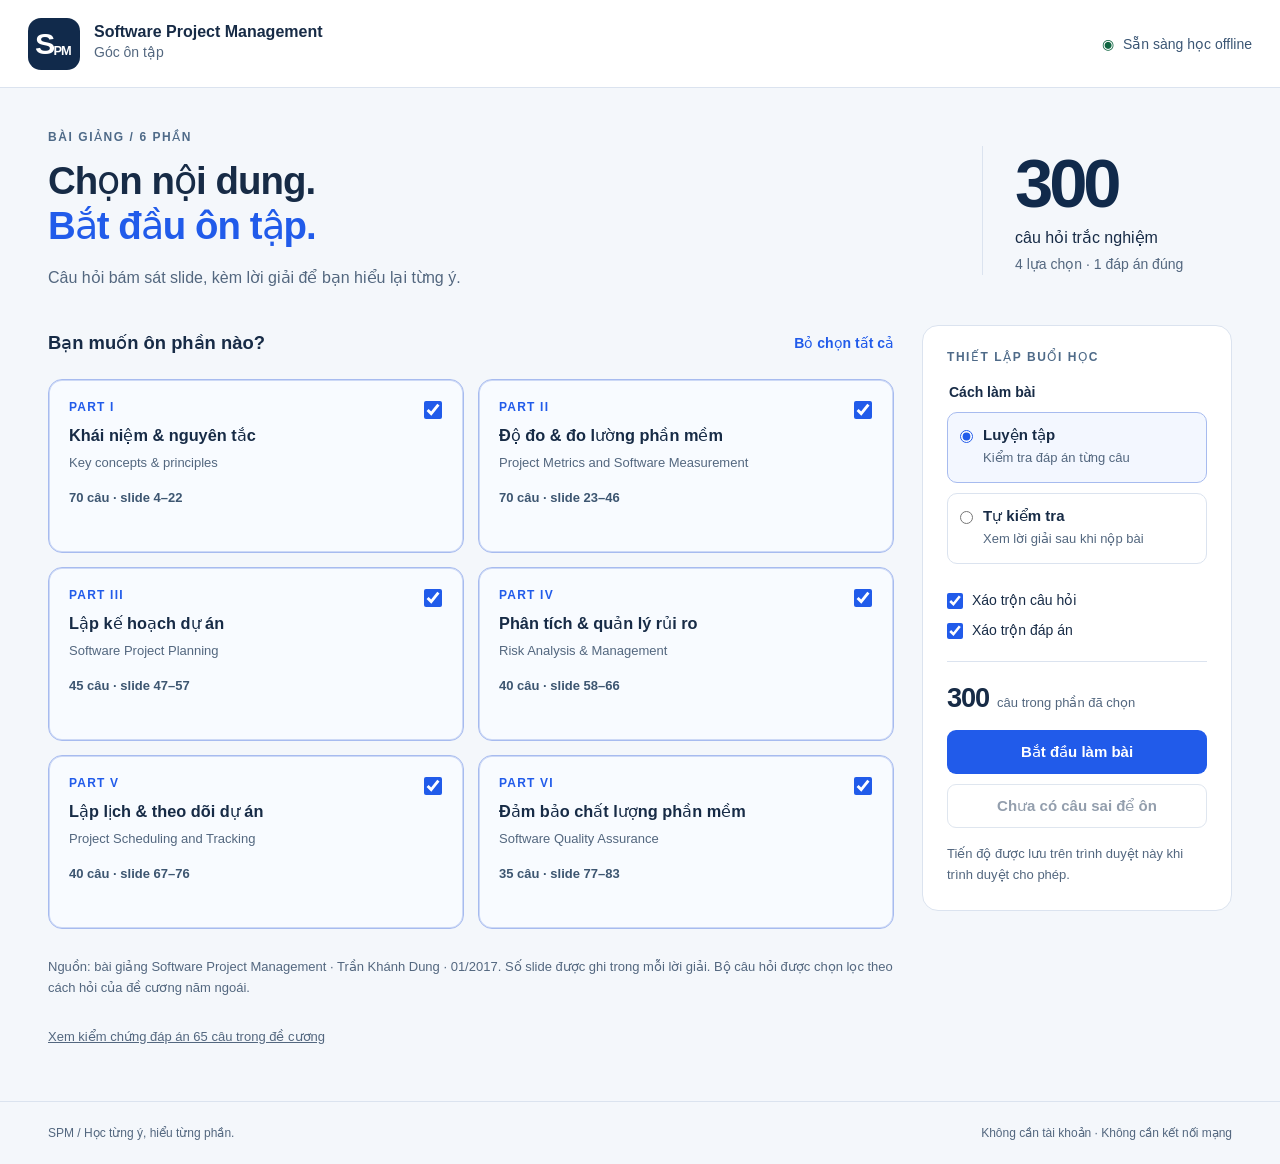
==== commit f9712e81: "Refine slide-based bank to 300 questions and audit 65-question reference exam" ====
--- a/index.html
+++ b/index.html
@@ -18,7 +18,8 @@
     <section class="chapter-section" aria-labelledby="chapter-heading"><div class="section-title"><h2 id="chapter-heading">Bạn muốn ôn phần nào?</h2><button id="select-all" class="text-button">Chọn tất cả</button></div><div id="chapters" class="chapters"></div></section>
     <aside class="setup"><p class="eyebrow">THIẾT LẬP BUỔI HỌC</p><fieldset class="modes"><legend>Cách làm bài</legend><label><input type="radio" name="mode" value="practice" checked><span><strong>Luyện tập</strong><small>Kiểm tra đáp án từng câu</small></span></label><label><input type="radio" name="mode" value="exam"><span><strong>Tự kiểm tra</strong><small>Xem lời giải sau khi nộp bài</small></span></label></fieldset><div class="settings"><label><input id="shuffle-questions" type="checkbox" checked> Xáo trộn câu hỏi</label><label><input id="shuffle-options" type="checkbox" checked> Xáo trộn đáp án</label></div><div class="selection-summary"><strong id="selected-count">—</strong><span>câu trong phần đã chọn</span></div><button id="start" class="primary full">Bắt đầu làm bài</button><button id="home-retry" class="secondary full" disabled>Làm lại câu sai</button><p class="note">Tiến độ được lưu trên trình duyệt này khi trình duyệt cho phép.</p></aside>
    </div>
-   <p class="source-note">Nguồn: bài giảng Software Project Management · Trần Khánh Dung · 01/2017. Số slide được ghi trong mỗi lời giải.</p>
+   <p class="source-note">Nguồn: bài giảng Software Project Management · Trần Khánh Dung · 01/2017. Số slide được ghi trong mỗi lời giải. Bộ câu hỏi được chọn lọc theo cách hỏi của đề cương năm ngoái.</p>
+   <p class="source-note"><a href="doi-chieu-65.html">Xem kiểm chứng đáp án 65 câu trong đề cương</a></p>
   </section>
   <section id="quiz" class="quiz" hidden>
    <div class="quiz-top"><button id="back-home" class="text-button">Về chọn chương</button><span id="mode-label" class="pill"></span></div>
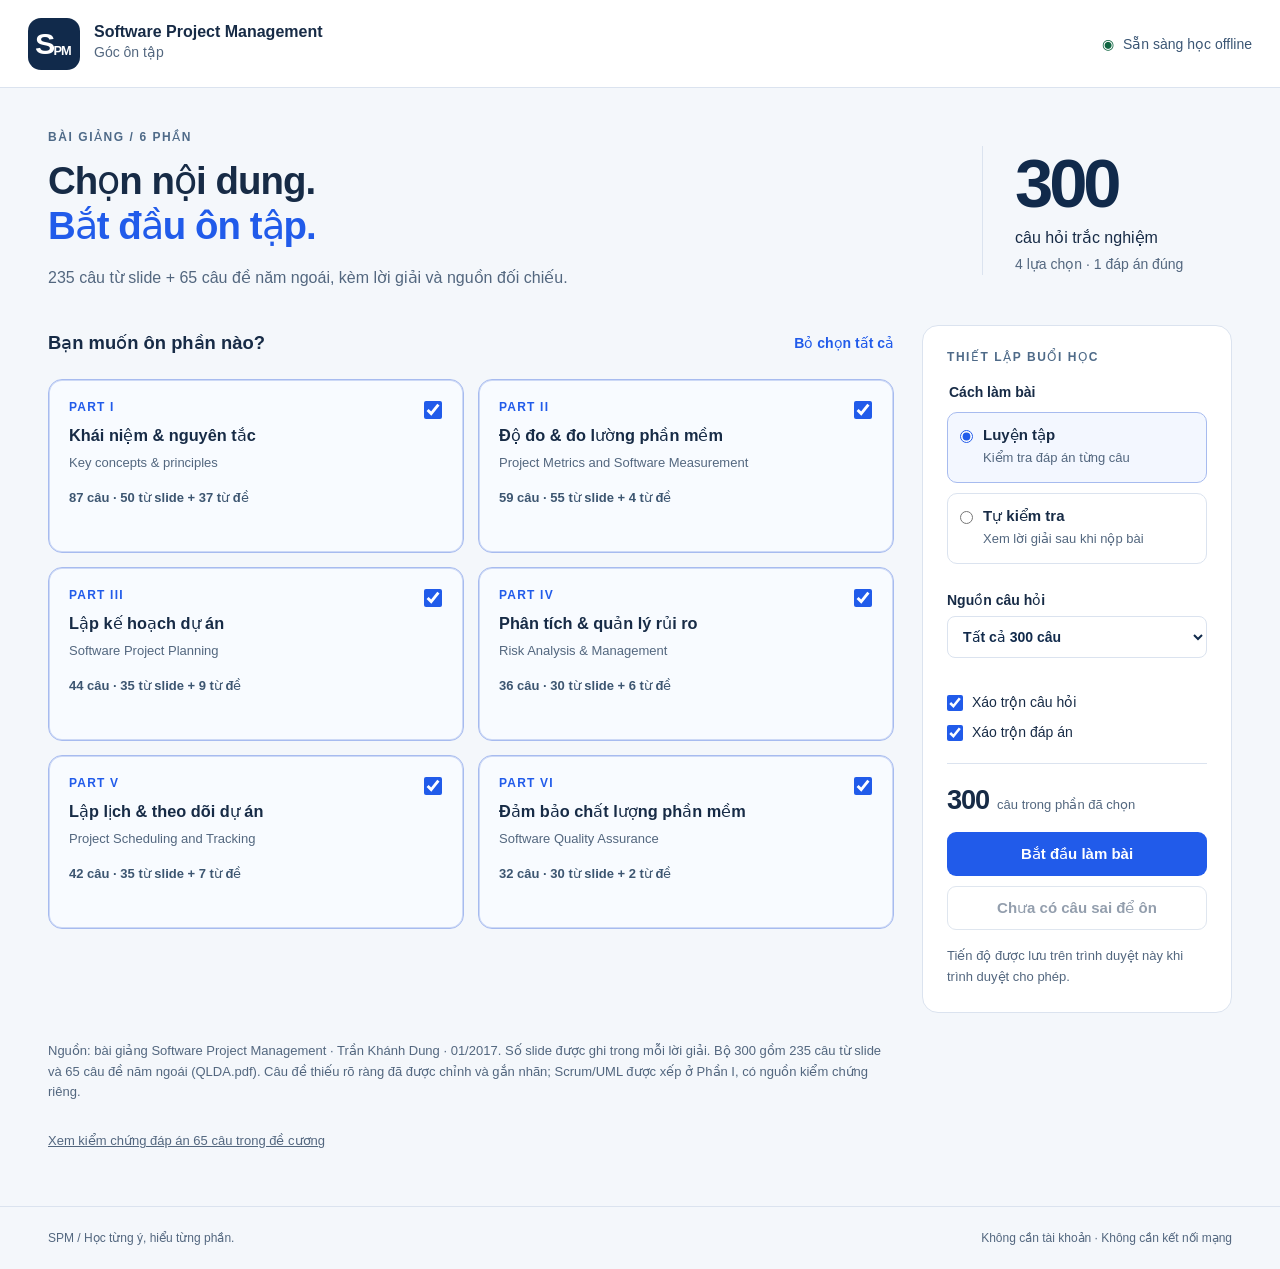
==== commit 004b7bf1: "Include all 65 reference-exam questions within 300-question bank with source filter" ====
--- a/index.html
+++ b/index.html
@@ -2,7 +2,7 @@
 <html lang="vi">
 <head>
  <meta charset="utf-8"><meta name="viewport" content="width=device-width,initial-scale=1">
- <meta name="description" content="Ôn tập Software Project Management theo 6 phần trong slide bài giảng, có giải thích và nguồn slide. Hoạt động offline.">
+ <meta name="description" content="Ôn tập Software Project Management gồm 235 câu theo slide và 65 câu đề năm ngoái, có lời giải và nguồn. Hoạt động offline.">
  <title>SPM · Ôn tập Software Project Management</title>
  <link rel="icon" href="favicon.svg" type="image/svg+xml"><link rel="stylesheet" href="style.css">
  <script defer src="data.js"></script><script defer src="core.js"></script><script defer src="app.js"></script>
@@ -12,18 +12,18 @@
  <header class="topbar"><a class="brand" href="index.html" aria-label="Trang ôn tập SPM"><span class="brand-icon">S<span>PM</span></span><span>Software Project Management<small>Góc ôn tập</small></span></a><span class="offline"><span aria-hidden="true">◉</span> Sẵn sàng học offline</span></header>
  <main id="main" tabindex="-1">
   <section id="home" class="home">
-   <div class="intro"><div><p class="eyebrow">BÀI GIẢNG / 6 PHẦN</p><h1 id="home-title" tabindex="-1">Chọn nội dung.<br><span>Bắt đầu ôn tập.</span></h1><p class="lead">Câu hỏi bám sát slide, kèm lời giải để bạn hiểu lại từng ý.</p></div><div class="bank-stat"><strong id="bank-total">—</strong><span>câu hỏi trắc nghiệm</span><small>4 lựa chọn · 1 đáp án đúng</small></div></div>
+   <div class="intro"><div><p class="eyebrow">BÀI GIẢNG / 6 PHẦN</p><h1 id="home-title" tabindex="-1">Chọn nội dung.<br><span>Bắt đầu ôn tập.</span></h1><p class="lead">235 câu từ slide + 65 câu đề năm ngoái, kèm lời giải và nguồn đối chiếu.</p></div><div class="bank-stat"><strong id="bank-total">—</strong><span>câu hỏi trắc nghiệm</span><small>4 lựa chọn · 1 đáp án đúng</small></div></div>
    <div id="resume-box" class="resume" hidden><span id="resume-text"></span><button id="resume" class="secondary">Tiếp tục bài đã lưu</button></div>
    <div class="home-grid">
     <section class="chapter-section" aria-labelledby="chapter-heading"><div class="section-title"><h2 id="chapter-heading">Bạn muốn ôn phần nào?</h2><button id="select-all" class="text-button">Chọn tất cả</button></div><div id="chapters" class="chapters"></div></section>
-    <aside class="setup"><p class="eyebrow">THIẾT LẬP BUỔI HỌC</p><fieldset class="modes"><legend>Cách làm bài</legend><label><input type="radio" name="mode" value="practice" checked><span><strong>Luyện tập</strong><small>Kiểm tra đáp án từng câu</small></span></label><label><input type="radio" name="mode" value="exam"><span><strong>Tự kiểm tra</strong><small>Xem lời giải sau khi nộp bài</small></span></label></fieldset><div class="settings"><label><input id="shuffle-questions" type="checkbox" checked> Xáo trộn câu hỏi</label><label><input id="shuffle-options" type="checkbox" checked> Xáo trộn đáp án</label></div><div class="selection-summary"><strong id="selected-count">—</strong><span>câu trong phần đã chọn</span></div><button id="start" class="primary full">Bắt đầu làm bài</button><button id="home-retry" class="secondary full" disabled>Làm lại câu sai</button><p class="note">Tiến độ được lưu trên trình duyệt này khi trình duyệt cho phép.</p></aside>
+    <aside class="setup"><p class="eyebrow">THIẾT LẬP BUỔI HỌC</p><fieldset class="modes"><legend>Cách làm bài</legend><label><input type="radio" name="mode" value="practice" checked><span><strong>Luyện tập</strong><small>Kiểm tra đáp án từng câu</small></span></label><label><input type="radio" name="mode" value="exam"><span><strong>Tự kiểm tra</strong><small>Xem lời giải sau khi nộp bài</small></span></label></fieldset><label class="source-picker" for="question-source">Nguồn câu hỏi<select id="question-source"><option value="all">Tất cả 300 câu</option><option value="exam">65 câu đề năm ngoái</option><option value="slides">235 câu từ slide</option></select></label><div class="settings"><label><input id="shuffle-questions" type="checkbox" checked> Xáo trộn câu hỏi</label><label><input id="shuffle-options" type="checkbox" checked> Xáo trộn đáp án</label></div><div class="selection-summary"><strong id="selected-count">—</strong><span>câu trong phần đã chọn</span></div><button id="start" class="primary full">Bắt đầu làm bài</button><button id="home-retry" class="secondary full" disabled>Làm lại câu sai</button><p class="note">Tiến độ được lưu trên trình duyệt này khi trình duyệt cho phép.</p></aside>
    </div>
-   <p class="source-note">Nguồn: bài giảng Software Project Management · Trần Khánh Dung · 01/2017. Số slide được ghi trong mỗi lời giải. Bộ câu hỏi được chọn lọc theo cách hỏi của đề cương năm ngoái.</p>
+   <p class="source-note">Nguồn: bài giảng Software Project Management · Trần Khánh Dung · 01/2017. Số slide được ghi trong mỗi lời giải. Bộ 300 gồm 235 câu từ slide và 65 câu đề năm ngoái (QLDA.pdf). Câu đề thiếu rõ ràng đã được chỉnh và gắn nhãn; Scrum/UML được xếp ở Phần I, có nguồn kiểm chứng riêng.</p>
    <p class="source-note"><a href="doi-chieu-65.html">Xem kiểm chứng đáp án 65 câu trong đề cương</a></p>
   </section>
   <section id="quiz" class="quiz" hidden>
    <div class="quiz-top"><button id="back-home" class="text-button">Về chọn chương</button><span id="mode-label" class="pill"></span></div>
-   <div class="quiz-layout"><article class="question-panel"><div class="question-meta"><span id="question-part"></span><span id="question-number"></span></div><h1 id="question-title" tabindex="-1"></h1><fieldset id="answer-field"><legend class="sr-only">Chọn một đáp án</legend><div id="options" class="options"></div></fieldset><div id="explanation" class="explanation" hidden aria-live="polite"></div><div class="question-actions"><button id="check" class="primary">Kiểm tra đáp án</button><span id="question-status" class="note" role="status"></span></div><div class="navigation"><button id="prev" class="secondary">Câu trước</button><button id="next" class="secondary">Câu tiếp</button></div></article>
+   <div class="quiz-layout"><article class="question-panel"><div class="question-meta"><span id="question-part"></span><span id="question-number"></span></div><p id="question-origin" class="question-origin"></p><h1 id="question-title" tabindex="-1"></h1><fieldset id="answer-field"><legend class="sr-only">Chọn một đáp án</legend><div id="options" class="options"></div></fieldset><div id="explanation" class="explanation" hidden aria-live="polite"></div><div class="question-actions"><button id="check" class="primary">Kiểm tra đáp án</button><span id="question-status" class="note" role="status"></span></div><div class="navigation"><button id="prev" class="secondary">Câu trước</button><button id="next" class="secondary">Câu tiếp</button></div></article>
     <aside class="question-sidebar"><div class="progress-head"><h2>Tiến độ</h2><strong id="progress-label"></strong></div><progress id="progress" max="100" value="0"></progress><p id="progress-detail" class="note"></p><button id="submit" class="primary full">Nộp bài & chấm điểm</button><details class="question-map" open><summary>Danh sách câu hỏi</summary><div class="legend"><span>○ Chưa làm</span><span>● Đã chọn</span></div><div id="question-grid" class="question-grid"></div></details></aside>
    </div>
   </section>
--- a/style.css
+++ b/style.css
@@ -4,3 +4,5 @@
 @media(max-width:700px){.topbar{height:auto;min-height:78px;padding:14px 18px}.brand{font-size:.875rem;gap:10px;max-width:270px}.brand-icon{flex-shrink:0}.offline{display:none}main{padding:28px 18px 36px}.intro{align-items:flex-start;margin-bottom:28px}.intro h1{font-size:2rem}.lead{font-size:.9375rem}.bank-stat{min-width:auto;padding-left:18px;text-align:right}.bank-stat strong{font-size:2.7rem}.bank-stat span{font-size:.8125rem;max-width:100px}.bank-stat small{display:none}.home-grid,.quiz-layout{grid-template-columns:1fr;gap:22px}.chapters{grid-template-columns:1fr 1fr;gap:10px}.chapter{padding:16px;min-height:188px}.chapter-content{padding-right:0}.chapter input{top:16px;right:14px}.chapter h3{font-size:.9375rem}.chapter .english{font-size:.75rem}.chapter-kicker{padding-right:28px}.section-title h2{font-size:1rem}.section-title .text-button{font-size:.8125rem;white-space:nowrap}.setup{padding:22px}.question-panel{padding:22px 18px}.question-meta{align-items:flex-start;line-height:1.5;font-size:.75rem}.question-meta span:last-child{white-space:nowrap}#question-title{font-size:1.25rem}.option{padding:13px 12px;gap:10px}.option .letter{flex-basis:28px;width:28px;height:28px}.question-actions{flex-wrap:wrap;gap:12px}.question-grid{grid-template-columns:repeat(8,1fr);max-height:230px}.question-map{margin-top:18px}.question-sidebar{padding:22px}.results{padding:28px 18px;margin:0}.results h1{font-size:1.5rem}.result-score strong{font-size:4rem}.result-counts{gap:8px}.result-counts div{padding:15px 8px}.result-counts span{font-size:.8125rem}.result-actions>*{width:100%}.resume{flex-direction:column;align-items:flex-start}footer{padding:20px 18px;flex-direction:column;gap:6px}.dialog-actions{flex-wrap:wrap}}
 @media(max-width:380px){.chapters{grid-template-columns:1fr}.chapter{min-height:145px}.intro{gap:12px}.intro h1{font-size:1.7rem}.bank-stat{padding-left:12px}.question-grid{grid-template-columns:repeat(6,1fr)}}
 @media(prefers-reduced-motion:reduce){*{transition:none!important}}
+
+.source-picker{display:block;font-size:.875rem;font-weight:650;margin:18px 0}.source-picker select{display:block;width:100%;max-width:100%;margin-top:8px;padding:11px;border:1px solid var(--line);border-radius:8px;background:white;color:var(--ink);font:inherit}.question-origin{font-size:.8125rem;line-height:1.5;color:var(--muted);margin:14px 0}.explanation a{color:var(--blue);overflow-wrap:anywhere}
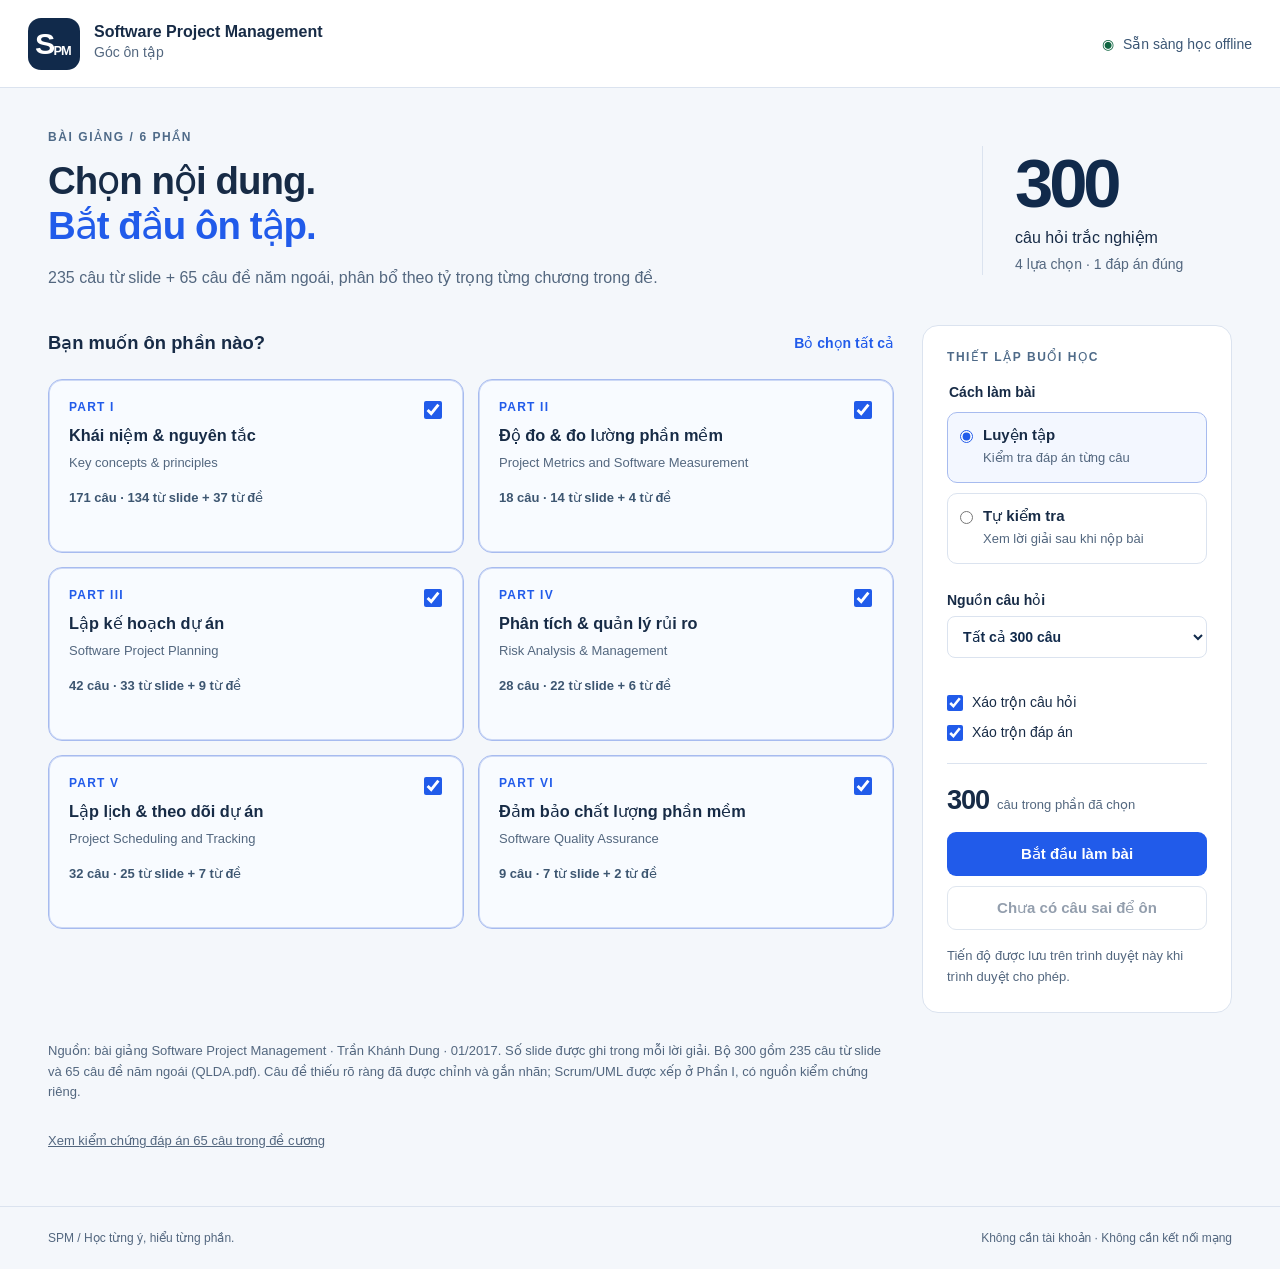
==== commit 3e0178c7: "Allocate 300 review questions proportionally to reference exam chapter weights" ====
--- a/index.html
+++ b/index.html
@@ -12,7 +12,7 @@
  <header class="topbar"><a class="brand" href="index.html" aria-label="Trang ôn tập SPM"><span class="brand-icon">S<span>PM</span></span><span>Software Project Management<small>Góc ôn tập</small></span></a><span class="offline"><span aria-hidden="true">◉</span> Sẵn sàng học offline</span></header>
  <main id="main" tabindex="-1">
   <section id="home" class="home">
-   <div class="intro"><div><p class="eyebrow">BÀI GIẢNG / 6 PHẦN</p><h1 id="home-title" tabindex="-1">Chọn nội dung.<br><span>Bắt đầu ôn tập.</span></h1><p class="lead">235 câu từ slide + 65 câu đề năm ngoái, kèm lời giải và nguồn đối chiếu.</p></div><div class="bank-stat"><strong id="bank-total">—</strong><span>câu hỏi trắc nghiệm</span><small>4 lựa chọn · 1 đáp án đúng</small></div></div>
+   <div class="intro"><div><p class="eyebrow">BÀI GIẢNG / 6 PHẦN</p><h1 id="home-title" tabindex="-1">Chọn nội dung.<br><span>Bắt đầu ôn tập.</span></h1><p class="lead">235 câu từ slide + 65 câu đề năm ngoái, phân bổ theo tỷ trọng từng chương trong đề.</p></div><div class="bank-stat"><strong id="bank-total">—</strong><span>câu hỏi trắc nghiệm</span><small>4 lựa chọn · 1 đáp án đúng</small></div></div>
    <div id="resume-box" class="resume" hidden><span id="resume-text"></span><button id="resume" class="secondary">Tiếp tục bài đã lưu</button></div>
    <div class="home-grid">
     <section class="chapter-section" aria-labelledby="chapter-heading"><div class="section-title"><h2 id="chapter-heading">Bạn muốn ôn phần nào?</h2><button id="select-all" class="text-button">Chọn tất cả</button></div><div id="chapters" class="chapters"></div></section>
